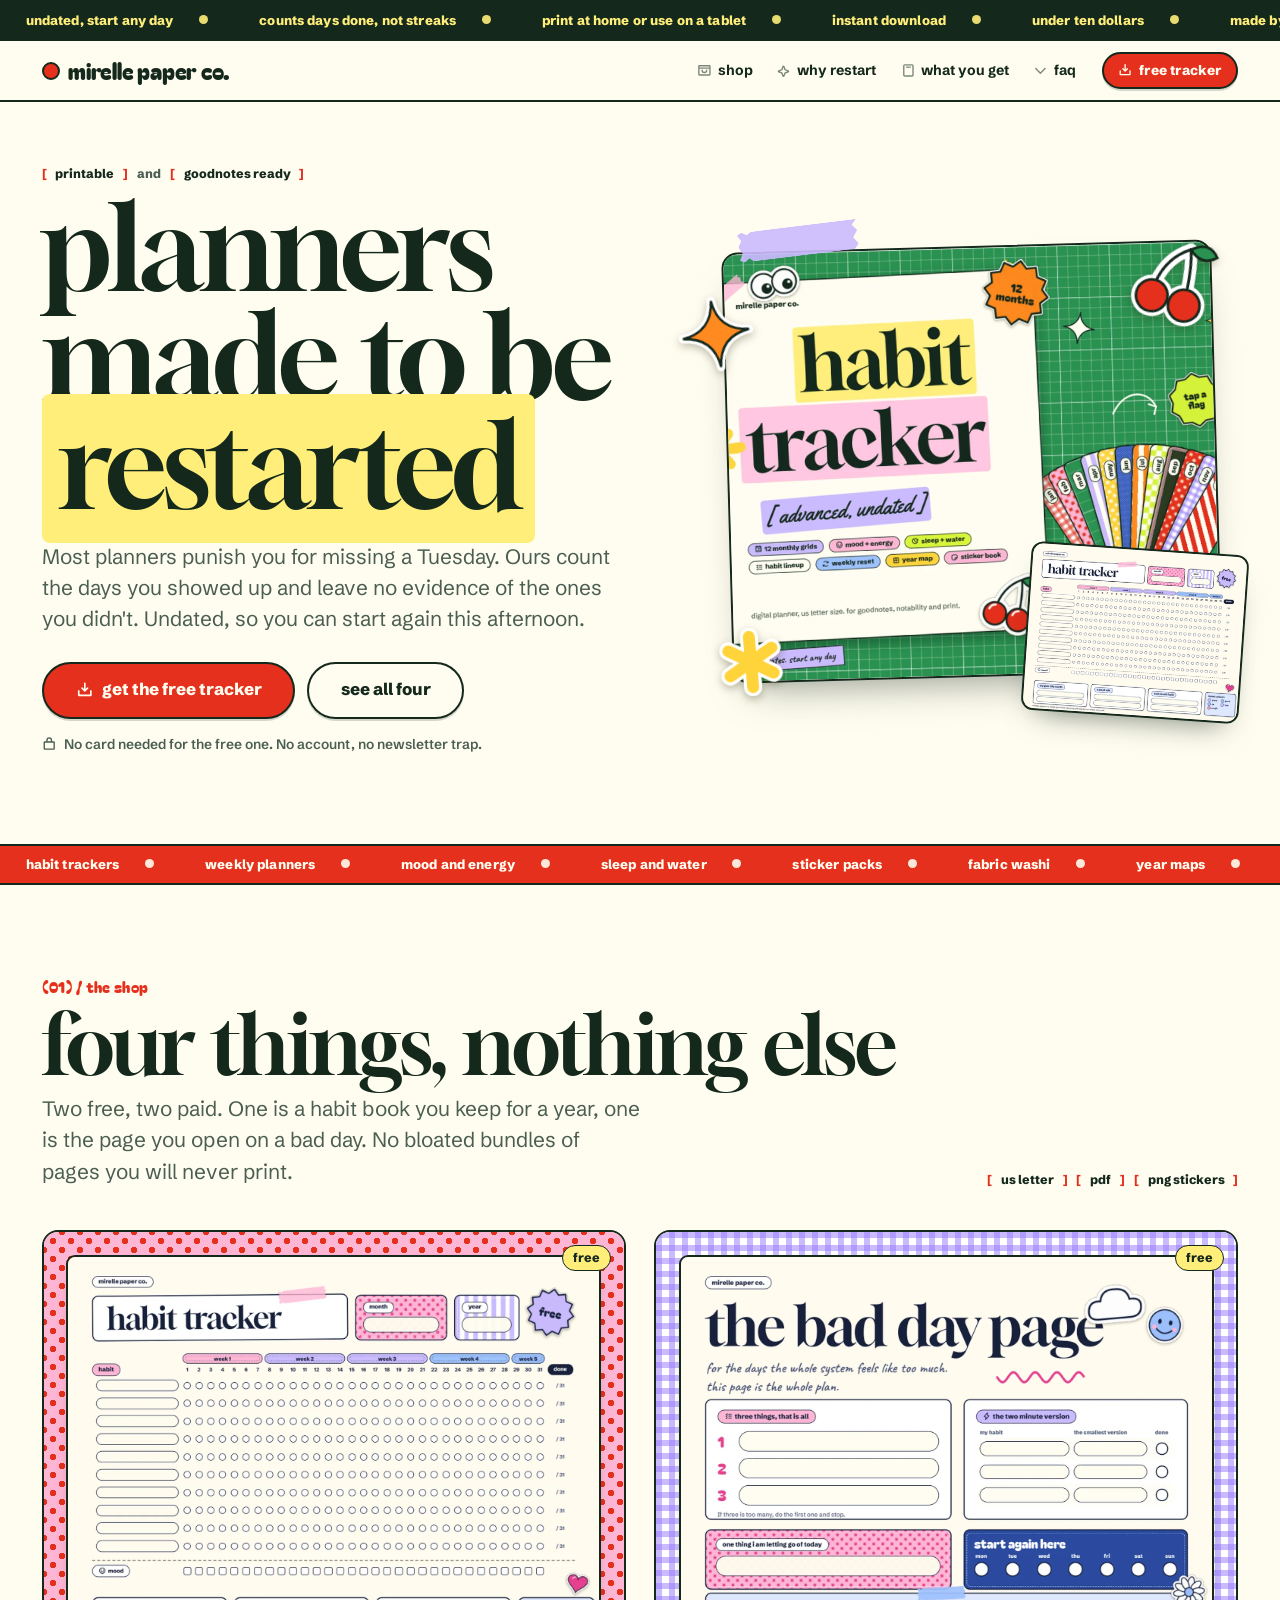
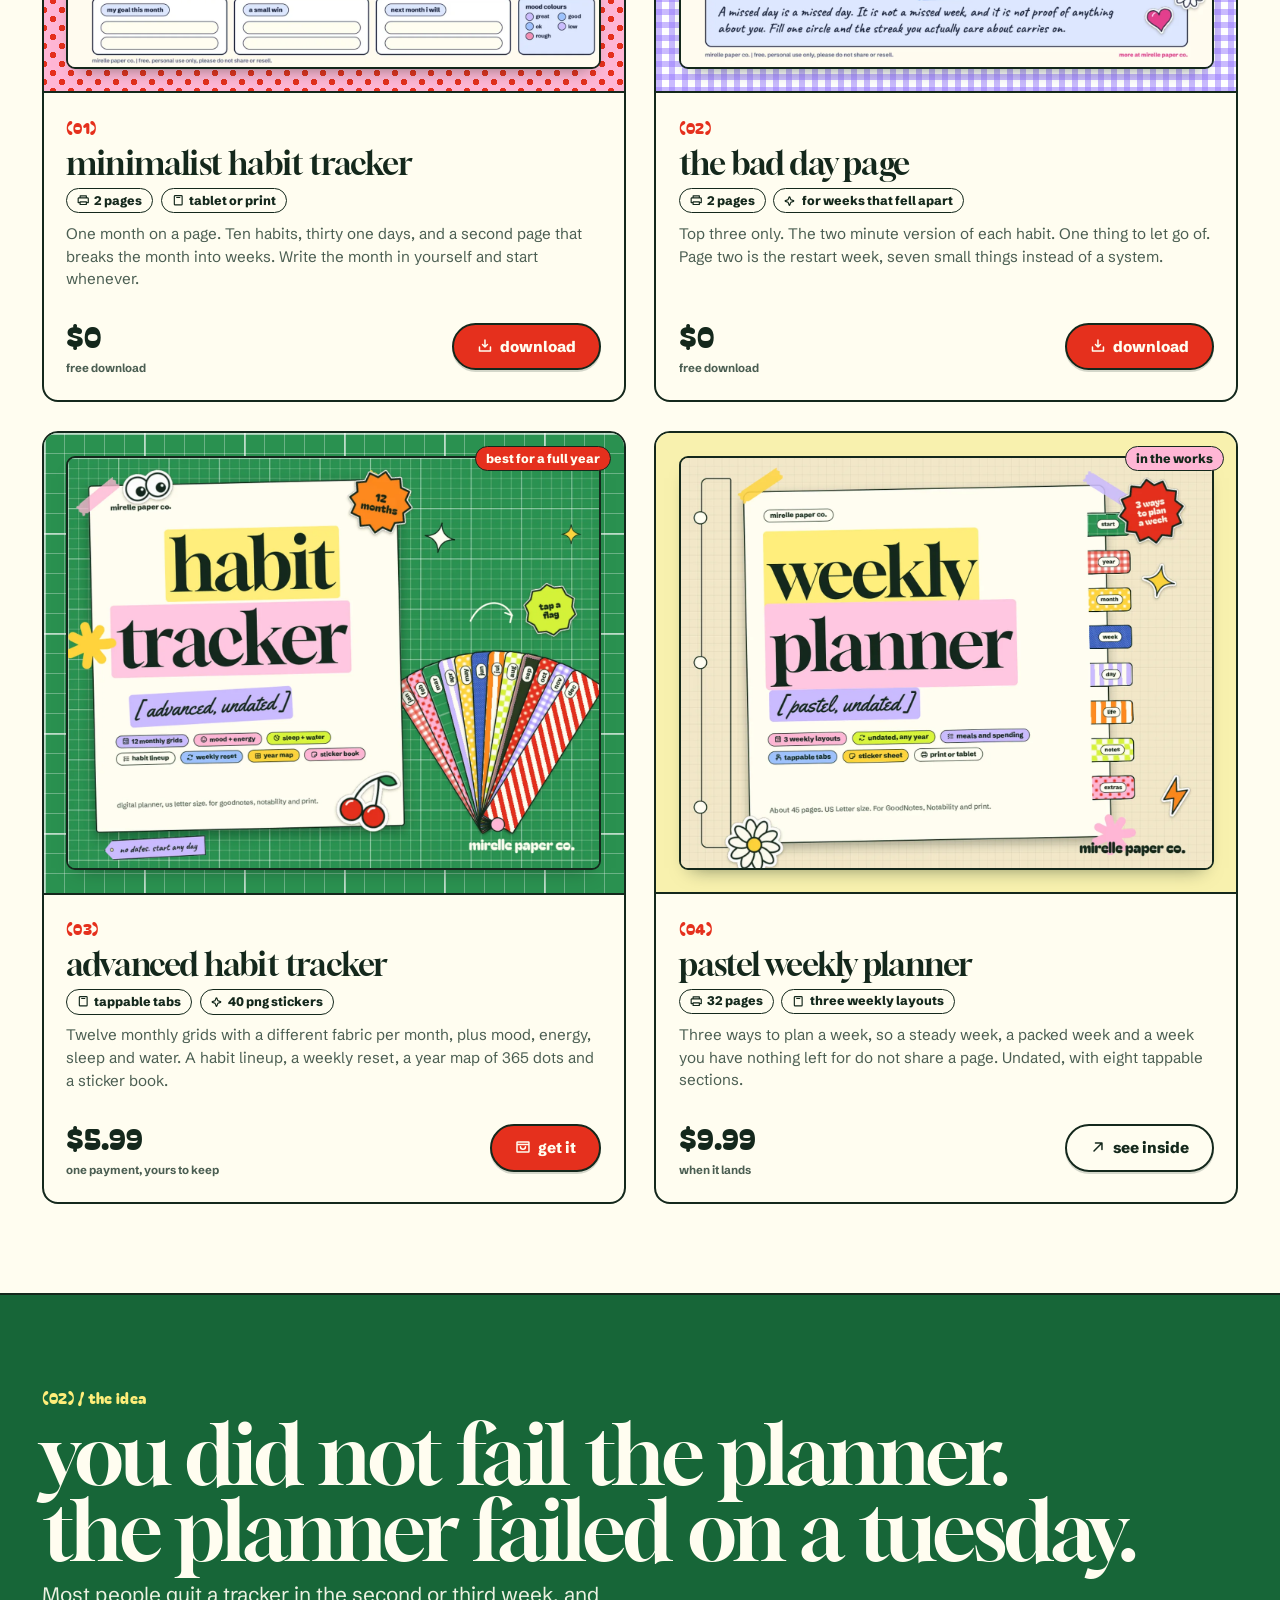
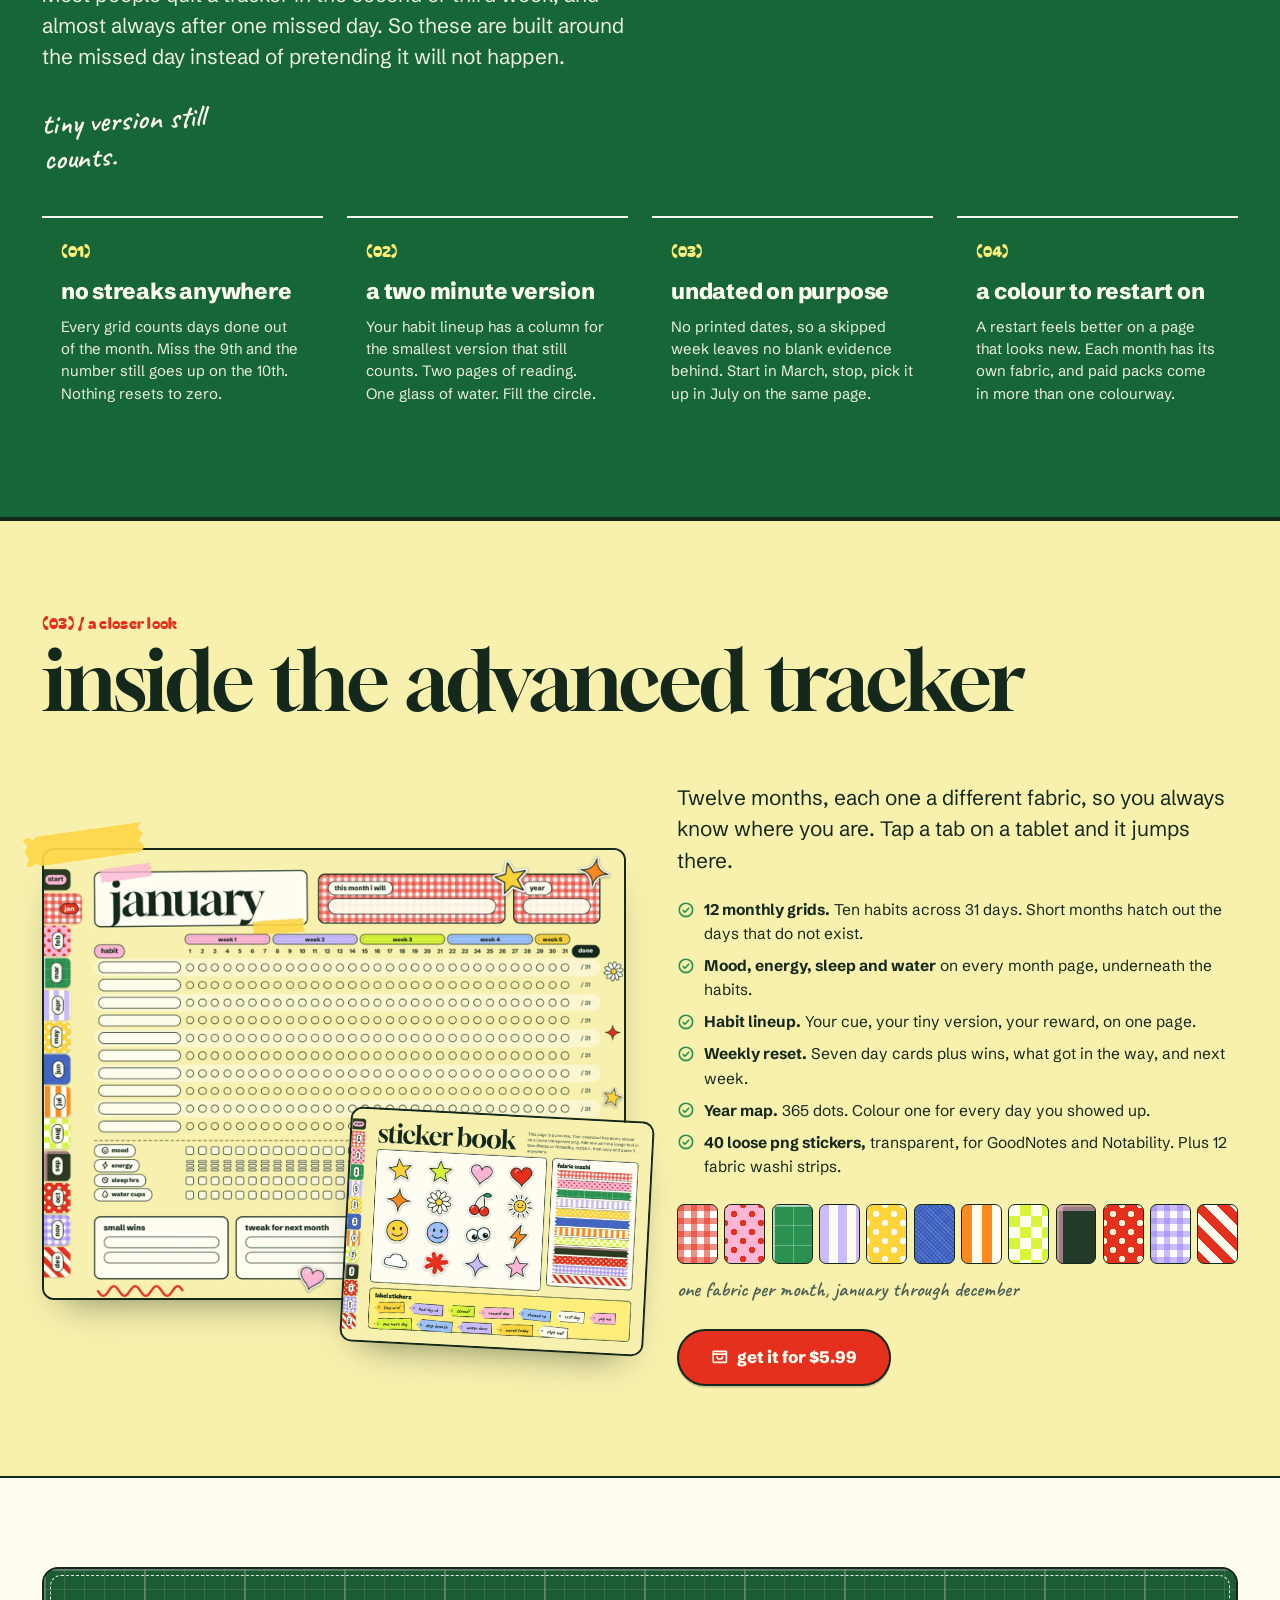
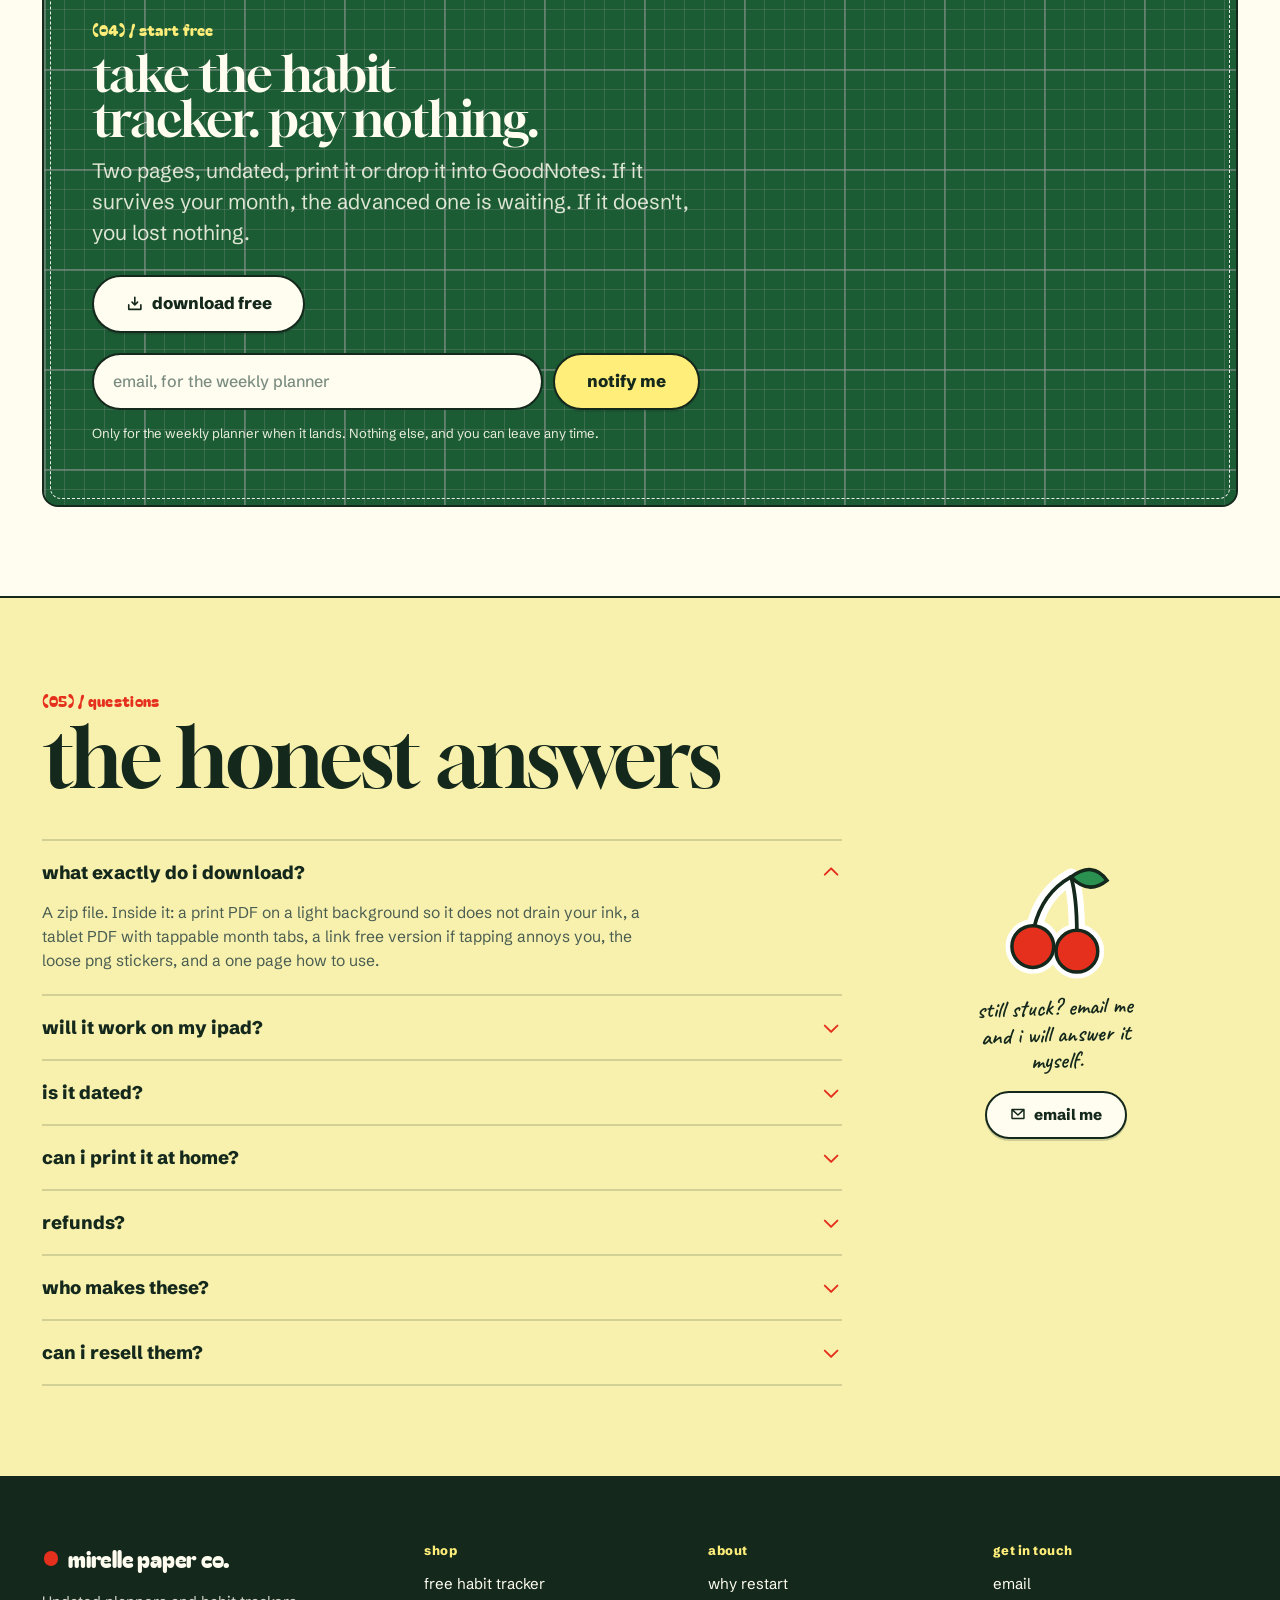
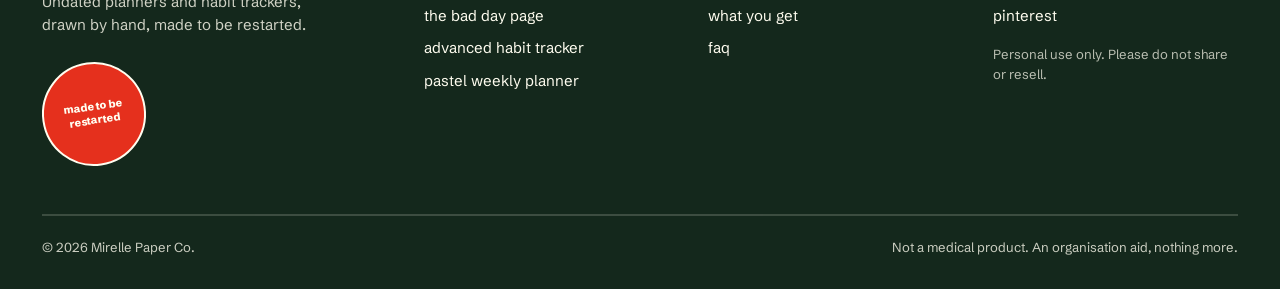
==== index.html @ 7b16d825 "Mirelle Paper Co. shop site Static HTML, CSS and vanilla JS. No framework, no build step, no CDN. Fo" ====
<!doctype html>
<html lang="en">
<head>
<meta charset="utf-8">
<meta name="viewport" content="width=device-width,initial-scale=1,viewport-fit=cover">
<title>Mirelle Paper Co. | Printable and tablet planners made to be restarted</title>
<meta name="description" content="Undated habit trackers and planners that count days done, not streaks. Print at home or use in GoodNotes and Notability. Free sample, paid packs under $10.">
<meta name="theme-color" content="#FFFDF0">
<link rel="preload" href="fonts/gloock-400.woff2" as="font" type="font/woff2" crossorigin>
<link rel="preload" href="fonts/schib-700.woff2" as="font" type="font/woff2" crossorigin>
<link rel="stylesheet" href="css/style.css">
<link rel="icon" href="img/favicon.svg" type="image/svg+xml">
<meta property="og:title" content="Mirelle Paper Co.">
<meta property="og:description" content="Undated planners and habit trackers made to be restarted.">
<meta property="og:type" content="website">
</head>
<body>
<a class="sr" href="#main">Skip to content</a>

<svg class="sr" aria-hidden="true"><defs>
<symbol id="i-house" viewBox="0 0 256 256"><path fill="currentColor" d="M222.14,105.85l-80-80a20,20,0,0,0-28.28,0l-80,80A19.86,19.86,0,0,0,28,120v96a12,12,0,0,0,12,12H216a12,12,0,0,0,12-12V120A19.86,19.86,0,0,0,222.14,105.85ZM204,204H52V121.65l76-76,76,76Z"/></symbol>
<symbol id="i-bag" viewBox="0 0 256 256"><path fill="currentColor" d="M216,36H40A20,20,0,0,0,20,56V200a20,20,0,0,0,20,20H216a20,20,0,0,0,20-20V56A20,20,0,0,0,216,36Zm-4,24V76H44V60ZM44,196V100H212v96Zm136-72a52,52,0,0,1-104,0,12,12,0,0,1,24,0,28,28,0,0,0,56,0,12,12,0,0,1,24,0Z"/></symbol>
<symbol id="i-spark" viewBox="0 0 256 256"><path fill="currentColor" d="M199,125.31l-49.88-18.39L130.69,57a19.92,19.92,0,0,0-37.38,0L74.92,106.92,25,125.31a19.92,19.92,0,0,0,0,37.38l49.88,18.39L93.31,231a19.92,19.92,0,0,0,37.38,0l18.39-49.88L199,162.69a19.92,19.92,0,0,0,0-37.38Zm-63.38,35.16a12,12,0,0,0-7.11,7.11L112,212.28l-16.47-44.7a12,12,0,0,0-7.11-7.11L43.72,144l44.7-16.47a12,12,0,0,0,7.11-7.11L112,75.72l16.47,44.7a12,12,0,0,0,7.11,7.11L180.28,144Z"/></symbol>
<symbol id="i-dl" viewBox="0 0 256 256"><path fill="currentColor" d="M228,144v64a12,12,0,0,1-12,12H40a12,12,0,0,1-12-12V144a12,12,0,0,1,24,0v52H204V144a12,12,0,0,1,24,0Zm-108.49,8.49a12,12,0,0,0,17,0l40-40a12,12,0,0,0-17-17L140,115V32a12,12,0,0,0-24,0v83L96.49,95.51a12,12,0,0,0-17,17Z"/></symbol>
<symbol id="i-lock" viewBox="0 0 256 256"><path fill="currentColor" d="M208,76H180V56A52,52,0,0,0,76,56V76H48A20,20,0,0,0,28,96V208a20,20,0,0,0,20,20H208a20,20,0,0,0,20-20V96A20,20,0,0,0,208,76ZM100,56a28,28,0,0,1,56,0V76H100ZM204,204H52V100H204Z"/></symbol>
<symbol id="i-tab" viewBox="0 0 256 256"><path fill="currentColor" d="M192,20H64A28,28,0,0,0,36,48V208a28,28,0,0,0,28,28H192a28,28,0,0,0,28-28V48A28,28,0,0,0,192,20Zm4,188a4,4,0,0,1-4,4H64a4,4,0,0,1-4-4V48a4,4,0,0,1,4-4H192a4,4,0,0,1,4,4ZM172,72a12,12,0,0,1-12,12H96a12,12,0,0,1,0-24h64A12,12,0,0,1,172,72Z"/></symbol>
<symbol id="i-print" viewBox="0 0 256 256"><path fill="currentColor" d="M214.67,68H204V40a12,12,0,0,0-12-12H64A12,12,0,0,0,52,40V68H41.33C25.16,68,12,80.56,12,96v80a12,12,0,0,0,12,12H52v28a12,12,0,0,0,12,12H192a12,12,0,0,0,12-12V188h28a12,12,0,0,0,12-12V96C244,80.56,230.84,68,214.67,68ZM76,52H180V68H76ZM180,204H76V172H180Zm40-40H204v-4a12,12,0,0,0-12-12H64a12,12,0,0,0-12,12v4H36V96c0-2.17,2.44-4,5.33-4H214.67c2.89,0,5.33,1.83,5.33,4Z"/></symbol>
<symbol id="i-check" viewBox="0 0 256 256"><path fill="currentColor" d="M176.49,95.51a12,12,0,0,1,0,17l-56,56a12,12,0,0,1-17,0l-24-24a12,12,0,1,1,17-17L112,143l47.51-47.52A12,12,0,0,1,176.49,95.51ZM236,128A108,108,0,1,1,128,20,108.12,108.12,0,0,1,236,128Zm-24,0a84,84,0,1,0-84,84A84.09,84.09,0,0,0,212,128Z"/></symbol>
<symbol id="i-caret" viewBox="0 0 256 256"><path fill="currentColor" d="M216.49,104.49l-80,80a12,12,0,0,1-17,0l-80-80a12,12,0,0,1,17-17L128,159l71.51-71.52a12,12,0,0,1,17,17Z"/></symbol>
<symbol id="i-arrow" viewBox="0 0 256 256"><path fill="currentColor" d="M204,64V168a12,12,0,0,1-24,0V93L72.49,200.49a12,12,0,0,1-17-17L163,76H88a12,12,0,0,1,0-24H192A12,12,0,0,1,204,64Z"/></symbol>
<symbol id="i-mail" viewBox="0 0 256 256"><path fill="currentColor" d="M224,44H32A12,12,0,0,0,20,56V192a20,20,0,0,0,20,20H216a20,20,0,0,0,20-20V56A12,12,0,0,0,224,44ZM193.15,68,128,127.72,62.85,68ZM44,188V83.28l75.89,69.57a12,12,0,0,0,16.22,0L212,83.28V188Z"/></symbol>
</defs></svg>

<div class="marq ink" aria-hidden="true">
  <div class="marq-t">
    <span>undated, start any day</span><span>counts days done, not streaks</span><span>print at home or use on a tablet</span><span>instant download</span><span>under ten dollars</span><span>made by one person, not a factory</span>
    <span>undated, start any day</span><span>counts days done, not streaks</span><span>print at home or use on a tablet</span><span>instant download</span><span>under ten dollars</span><span>made by one person, not a factory</span>
  </div>
</div>

<header class="hdr">
  <div class="wrap hdr-in">
    <a class="brand" href="/"><span class="dot"></span>mirelle paper co.</a>
    <nav class="nav" id="nav">
      <a href="#shop"><svg><use href="#i-bag"/></svg>shop</a>
      <a href="#restart"><svg><use href="#i-spark"/></svg>why restart</a>
      <a href="#inside"><svg><use href="#i-tab"/></svg>what you get</a>
      <a href="#faq"><svg><use href="#i-caret"/></svg>faq</a>
    </nav>
    <a class="btn pri hide-sm" href="#free"><svg><use href="#i-dl"/></svg>free tracker</a>
    <button class="burger" id="burger" aria-expanded="false" aria-controls="nav" aria-label="Menu"><i></i><i></i><i></i></button>
  </div>
</header>

<main id="main">

<!-- HERO -->
<section class="hero">
  <div class="wrap hero-grid">
    <div>
      <div class="lock rv">
        <span class="br">[</span><b>printable</b><span class="br">]</span>
        <span>and</span>
        <span class="br">[</span><b>goodnotes ready</b><span class="br">]</span>
      </div>
      <h1 class="disp h-xl rv d1">planners made to be <span class="mark">restarted</span></h1>
      <p class="lede rv d2">Most planners punish you for missing a Tuesday. Ours count the days you showed up and leave no evidence of the ones you didn't. Undated, so you can start again this afternoon.</p>
      <div class="hero-cta rv d2">
        <a class="btn pri big" href="#free"><svg><use href="#i-dl"/></svg>get the free tracker</a>
        <a class="btn gh big" href="#shop">see all four</a>
      </div>
      <p class="hero-note rv d3"><svg><use href="#i-lock"/></svg>No card needed for the free one. No account, no newsletter trap.</p>
    </div>

    <div class="hero-art rv d1">
      <div class="hero-card">
        <img src="img/paid-habit-cover.webp" width="1400" height="1082" alt="Cover of the Advanced Habit Tracker: a butter yellow folder taped to a green cutting mat, with a fan of twelve fabric month tabs" fetchpriority="high">
      </div>
      <div class="tape l" style="left:8%;top:2%;transform:rotate(-7deg)"></div>
      <div class="hero-card2">
        <img src="img/free-habit-1.webp" width="1400" height="1081" alt="A page from the free minimalist habit tracker" loading="lazy">
      </div>
      <svg class="float" style="--rot:-9deg;left:-3%;top:16%;width:76px" viewBox="0 0 100 100" aria-hidden="true">
        <path d="M50 6 Q54 46 94 50 Q54 54 50 94 Q46 54 6 50 Q46 46 50 6Z" fill="#fff" stroke="#fff" stroke-width="11" stroke-linejoin="round"/>
        <path d="M50 6 Q54 46 94 50 Q54 54 50 94 Q46 54 6 50 Q46 46 50 6Z" fill="#FF8A1F" stroke="#14281C" stroke-width="3"/>
      </svg>
      <svg class="float" style="--rot:12deg;right:4%;top:4%;width:88px" viewBox="0 0 100 100" aria-hidden="true">
        <g fill="none" stroke="#fff" stroke-width="14" stroke-linecap="round"><path d="M31 56 Q38 26 63 12"/><path d="M68 60 Q68 30 63 12"/></g>
        <circle cx="30" cy="72" r="18" fill="#fff" stroke="#fff" stroke-width="11"/><circle cx="68" cy="76" r="18" fill="#fff" stroke="#fff" stroke-width="11"/>
        <path d="M63 12 Q82 -2 94 15 Q78 28 63 12Z" fill="#2A9150" stroke="#14281C" stroke-width="3"/>
        <g fill="none" stroke="#14281C" stroke-width="3.2" stroke-linecap="round"><path d="M31 56 Q38 26 63 12"/><path d="M68 60 Q68 30 63 12"/></g>
        <circle cx="30" cy="72" r="18" fill="#E5301D" stroke="#14281C" stroke-width="3"/><circle cx="68" cy="76" r="18" fill="#E5301D" stroke="#14281C" stroke-width="3"/>
      </svg>
      <svg class="float" style="--rot:-5deg;left:4%;bottom:4%;width:70px" viewBox="0 0 100 100" aria-hidden="true">
        <g stroke="#fff" stroke-width="26" stroke-linecap="round"><path d="M50 14V86M19 32L81 68M81 32L19 68"/></g>
        <g stroke="#FFD43B" stroke-width="17" stroke-linecap="round"><path d="M50 14V86M19 32L81 68M81 32L19 68"/></g>
      </svg>
    </div>
  </div>
</section>

<div class="marq" aria-hidden="true">
  <div class="marq-t">
    <span>habit trackers</span><span>weekly planners</span><span>mood and energy</span><span>sleep and water</span><span>sticker packs</span><span>fabric washi</span><span>year maps</span>
    <span>habit trackers</span><span>weekly planners</span><span>mood and energy</span><span>sleep and water</span><span>sticker packs</span><span>fabric washi</span><span>year maps</span>
  </div>
</div>

<!-- SHOP -->
<section class="sec" id="shop">
  <div class="wrap">
    <div class="sec-head rv">
      <div>
        <span class="num">(01) / the shop</span>
        <h2 class="disp h-lg" style="margin:.35rem 0 0">four things, nothing else</h2>
        <p class="lede">Two free, two paid. One is a habit book you keep for a year, one is the page you open on a bad day. No bloated bundles of pages you will never print.</p>
      </div>
      <div class="lock"><span class="br">[</span><b>us letter</b><span class="br">]</span><span class="br">[</span><b>pdf</b><span class="br">]</span><span class="br">[</span><b>png stickers</b><span class="br">]</span></div>
    </div>

    <div class="prods">
      <!-- 01 free habit tracker -->
      <article class="card rv">
        <div class="card-top fab-dotspink">
          <span class="badge chip b">free</span>
          <img src="img/free-habit-1.webp" width="1400" height="1081" alt="The free minimalist habit tracker: a month grid with ten habit rows and thirty one days" loading="lazy">
        </div>
        <div class="card-body">
          <span class="num">(01)</span>
          <h3 class="disp">minimalist habit tracker</h3>
          <div class="card-meta"><span class="chip"><svg><use href="#i-print"/></svg>2 pages</span><span class="chip"><svg><use href="#i-tab"/></svg>tablet or print</span></div>
          <p>One month on a page. Ten habits, thirty one days, and a second page that breaks the month into weeks. Write the month in yourself and start whenever.</p>
          <div class="card-foot">
            <div class="price">$0<small>free download</small></div>
            <a class="btn pri" href="checkout.html?p=free-habit"><svg><use href="#i-dl"/></svg>download</a>
          </div>
        </div>
      </article>

      <!-- 02 bad day page -->
      <article class="card rv d1">
        <div class="card-top fab-ginghaml">
          <span class="badge chip b">free</span>
          <img src="img/free-badday-1.webp" width="1400" height="1081" alt="The Bad Day Page: three things only, a two minute version of each habit, and a start again row" loading="lazy">
        </div>
        <div class="card-body">
          <span class="num">(02)</span>
          <h3 class="disp">the bad day page</h3>
          <div class="card-meta"><span class="chip"><svg><use href="#i-print"/></svg>2 pages</span><span class="chip"><svg><use href="#i-spark"/></svg>for weeks that fell apart</span></div>
          <p>Top three only. The two minute version of each habit. One thing to let go of. Page two is the restart week, seven small things instead of a system.</p>
          <div class="card-foot">
            <div class="price">$0<small>free download</small></div>
            <a class="btn pri" href="checkout.html?p=bad-day"><svg><use href="#i-dl"/></svg>download</a>
          </div>
        </div>
      </article>

      <!-- 03 advanced -->
      <article class="card rv">
        <div class="card-top fab-mat">
          <span class="badge chip t">best for a full year</span>
          <img src="img/paid-habit-cover.webp" width="1400" height="1082" alt="Advanced Habit Tracker cover with twelve fabric month tabs" loading="lazy">
        </div>
        <div class="card-body">
          <span class="num">(03)</span>
          <h3 class="disp">advanced habit tracker</h3>
          <div class="card-meta"><span class="chip"><svg><use href="#i-tab"/></svg>tappable tabs</span><span class="chip"><svg><use href="#i-spark"/></svg>40 png stickers</span></div>
          <p>Twelve monthly grids with a different fabric per month, plus mood, energy, sleep and water. A habit lineup, a weekly reset, a year map of 365 dots and a sticker book.</p>
          <div class="card-foot">
            <div class="price">$5.99<small>one payment, yours to keep</small></div>
            <a class="btn pri" href="checkout.html?p=adv-habit"><svg><use href="#i-bag"/></svg>get it</a>
          </div>
        </div>
      </article>

      <!-- 04 weekly -->
      <article class="card soon rv d1">
        <div class="card-top fab-awning">
          <span class="badge chip k">in the works</span>
          <img src="img/paid-weekly-cover.webp" width="1400" height="1082" alt="Pastel Weekly Planner cover: a ring binder with eight fabric section tabs" loading="lazy">
        </div>
        <div class="card-body">
          <span class="num">(04)</span>
          <h3 class="disp">pastel weekly planner</h3>
          <div class="card-meta"><span class="chip"><svg><use href="#i-print"/></svg>32 pages</span><span class="chip"><svg><use href="#i-tab"/></svg>three weekly layouts</span></div>
          <p>Three ways to plan a week, so a steady week, a packed week and a week you have nothing left for do not share a page. Undated, with eight tappable sections.</p>
          <div class="card-foot">
            <div class="price">$9.99<small>when it lands</small></div>
            <a class="btn gh" href="checkout.html?p=weekly"><svg><use href="#i-arrow"/></svg>see inside</a>
          </div>
        </div>
      </article>
    </div>
  </div>
</section>

<!-- WHY RESTART -->
<section class="sec mat" id="restart">
  <div class="wrap">
    <div class="sec-head rv">
      <div>
        <span class="num">(02) / the idea</span>
        <h2 class="disp h-lg" style="margin:.35rem 0 0">you did not fail the planner.<br>the planner failed on a tuesday.</h2>
        <p class="lede">Most people quit a tracker in the second or third week, and almost always after one missed day. So these are built around the missed day instead of pretending it will not happen.</p>
      </div>
      <p class="hand" style="font-size:clamp(1.3rem,2.6vw,1.9rem);max-width:12ch;transform:rotate(-3deg)">tiny version still counts.</p>
    </div>
    <div class="pills">
      <div class="pill-i rv"><span class="n">(01)</span><h3>no streaks anywhere</h3><p>Every grid counts days done out of the month. Miss the 9th and the number still goes up on the 10th. Nothing resets to zero.</p></div>
      <div class="pill-i rv d1"><span class="n">(02)</span><h3>a two minute version</h3><p>Your habit lineup has a column for the smallest version that still counts. Two pages of reading. One glass of water. Fill the circle.</p></div>
      <div class="pill-i rv d2"><span class="n">(03)</span><h3>undated on purpose</h3><p>No printed dates, so a skipped week leaves no blank evidence behind. Start in March, stop, pick it up in July on the same page.</p></div>
      <div class="pill-i rv d3"><span class="n">(04)</span><h3>a colour to restart on</h3><p>A restart feels better on a page that looks new. Each month has its own fabric, and paid packs come in more than one colourway.</p></div>
    </div>
  </div>
</section>

<!-- FEATURED -->
<section class="sec paper" id="inside">
  <div class="wrap">
    <div class="sec-head rv"><div><span class="num">(03) / a closer look</span><h2 class="disp h-lg" style="margin:.35rem 0 0">inside the advanced tracker</h2></div></div>
    <div class="feat">
      <div class="feat-art rv">
        <img src="img/paid-habit-jan.webp" width="1400" height="1082" alt="January page: ten habit rows across thirty one days, with mood, energy, sleep and water rows underneath and fabric month tabs down the left edge" loading="lazy">
        <img class="s2" src="img/paid-habit-stickers.webp" width="1000" height="772" alt="The sticker book page with sixteen stickers, fabric washi strips and label tags" loading="lazy">
        <div class="tape y" style="left:-3%;top:-4%;transform:rotate(-8deg)"></div>
      </div>
      <div class="rv d1">
        <p class="lede" style="color:var(--ink)">Twelve months, each one a different fabric, so you always know where you are. Tap a tab on a tablet and it jumps there.</p>
        <ul class="spec">
          <li><svg><use href="#i-check"/></svg><span><b>12 monthly grids.</b> Ten habits across 31 days. Short months hatch out the days that do not exist.</span></li>
          <li><svg><use href="#i-check"/></svg><span><b>Mood, energy, sleep and water</b> on every month page, underneath the habits.</span></li>
          <li><svg><use href="#i-check"/></svg><span><b>Habit lineup.</b> Your cue, your tiny version, your reward, on one page.</span></li>
          <li><svg><use href="#i-check"/></svg><span><b>Weekly reset.</b> Seven day cards plus wins, what got in the way, and next week.</span></li>
          <li><svg><use href="#i-check"/></svg><span><b>Year map.</b> 365 dots. Colour one for every day you showed up.</span></li>
          <li><svg><use href="#i-check"/></svg><span><b>40 loose png stickers,</b> transparent, for GoodNotes and Notability. Plus 12 fabric washi strips.</span></li>
        </ul>
        <div class="swatches" aria-hidden="true">
          <div class="sw fab-gingham"></div><div class="sw fab-dotspink"></div><div class="sw fab-mat"></div><div class="sw fab-stripe"></div>
          <div class="sw fab-dotsbutter"></div><div class="sw fab-denim"></div><div class="sw fab-awning"></div><div class="sw fab-checker"></div>
          <div class="sw fab-plaid"></div><div class="sw fab-dotstom"></div><div class="sw fab-ginghaml"></div><div class="sw fab-candy"></div>
        </div>
        <p class="hand" style="font-size:1.3rem;margin-top:.9rem;color:var(--mute)">one fabric per month, january through december</p>
        <div class="hero-cta"><a class="btn pri big" href="checkout.html?p=adv-habit"><svg><use href="#i-bag"/></svg>get it for $5.99</a></div>
      </div>
    </div>
  </div>
</section>

<!-- FREE BAND -->
<section class="sec" id="free">
  <div class="wrap">
    <div class="band fab-mat rv">
      <div class="stitch" style="position:absolute;inset:0;border-radius:var(--r-card)" aria-hidden="true"></div>
      <div class="inner" style="color:var(--slip)">
        <span class="num" style="color:var(--butter)">(04) / start free</span>
        <h2 class="disp h-md" style="margin:.4rem 0 0">take the habit tracker. pay nothing.</h2>
        <p class="lede" style="color:rgba(255,253,240,.85);margin-top:.8rem">Two pages, undated, print it or drop it into GoodNotes. If it survives your month, the advanced one is waiting. If it doesn't, you lost nothing.</p>
        <div class="hero-cta">
          <a class="btn big" href="checkout.html?p=free-habit" style="color:var(--ink);background:var(--slip)"><svg><use href="#i-dl"/></svg>download free</a>
        </div>
        <form class="sub" id="notify" novalidate>
          <input type="email" name="email" placeholder="email, for the weekly planner" aria-label="Your email" required>
          <button class="btn big" type="submit" style="background:var(--butter);color:var(--ink)">notify me</button>
        </form>
        <p class="fine" id="notify-msg">Only for the weekly planner when it lands. Nothing else, and you can leave any time.</p>
      </div>
    </div>
  </div>
</section>

<!-- FAQ -->
<section class="sec paper" id="faq">
  <div class="wrap">
    <div class="sec-head rv"><div><span class="num">(05) / questions</span><h2 class="disp h-lg" style="margin:.35rem 0 0">the honest answers</h2></div></div>
    <div class="faq-wrap"><div class="faq rv">
      <details open><summary>what exactly do i download? <svg><use href="#i-caret"/></svg></summary>
        <div class="ans"><p>A zip file. Inside it: a print PDF on a light background so it does not drain your ink, a tablet PDF with tappable month tabs, a link free version if tapping annoys you, the loose png stickers, and a one page how to use.</p></div></details>
      <details><summary>will it work on my ipad? <svg><use href="#i-caret"/></svg></summary>
        <div class="ans"><p>It is a normal PDF, so it opens in GoodNotes, Notability, Noteshelf and most note apps on iPad or Android. The tabs are PDF links, which these apps support. I test the links before a file goes out, but tablet apps update often, so if a tab misbehaves on your app, email me and I will fix the file.</p></div></details>
      <details><summary>is it dated? <svg><use href="#i-caret"/></svg></summary>
        <div class="ans"><p>No. Month names are printed, but there are no years or weekday columns locked to a calendar, so the same file works in 2027 and the year after. February is drawn with 28 days and the 29th is the first hatched square in a leap year.</p></div></details>
      <details><summary>can i print it at home? <svg><use href="#i-caret"/></svg></summary>
        <div class="ans"><p>Yes. Pages are US Letter landscape and the print version uses a light background with colour only in the small parts. A4 works too if you print at fit to page.</p></div></details>
      <details><summary>refunds? <svg><use href="#i-caret"/></svg></summary>
        <div class="ans"><p>Digital files cannot really be returned, but if something is broken or not what the page described, email me within 14 days and I will refund it. I would rather do that than argue over five dollars.</p></div></details>
      <details><summary>who makes these? <svg><use href="#i-caret"/></svg></summary>
        <div class="ans"><p>One person, by hand, page by page. This is a new shop, so there are no reviews here yet. I would rather show you the actual pages than invent praise for them.</p></div></details>
      <details><summary>can i resell them? <svg><use href="#i-caret"/></svg></summary>
        <div class="ans"><p>No. Everything here is for your own personal use. Print as many copies as you like for yourself, but please do not share the files or sell them on.</p></div></details>
      </div>
      <div class="faq-aside rv d1" aria-hidden="true">
        <svg style="width:116px" viewBox="0 0 100 100"><g fill="none" stroke="#fff" stroke-width="14" stroke-linecap="round"><path d="M31 56 Q38 26 63 12"/><path d="M68 60 Q68 30 63 12"/></g><circle cx="30" cy="72" r="18" fill="#fff" stroke="#fff" stroke-width="11"/><circle cx="68" cy="76" r="18" fill="#fff" stroke="#fff" stroke-width="11"/><path d="M63 12 Q82 -2 94 15 Q78 28 63 12Z" fill="#2A9150" stroke="#14281C" stroke-width="3"/><g fill="none" stroke="#14281C" stroke-width="3.2" stroke-linecap="round"><path d="M31 56 Q38 26 63 12"/><path d="M68 60 Q68 30 63 12"/></g><circle cx="30" cy="72" r="18" fill="#E5301D" stroke="#14281C" stroke-width="3"/><circle cx="68" cy="76" r="18" fill="#E5301D" stroke="#14281C" stroke-width="3"/></svg>
        <p class="hand" style="font-size:1.45rem;max-width:16ch;transform:rotate(-2deg);margin:0">still stuck? email me and i will answer it myself.</p>
        <a class="btn" href="mailto:hello@mirellepaper.co"><svg><use href="#i-mail"/></svg>email me</a>
      </div>
    </div>
  </div>
</section>

</main>

<footer class="ft">
  <div class="wrap">
    <div class="ft-grid">
      <div>
        <div class="brand" style="margin-bottom:.9rem"><span class="dot"></span>mirelle paper co.</div>
        <p style="max-width:30ch;opacity:.8;font-size:.94rem;margin:0">Undated planners and habit trackers, drawn by hand, made to be restarted.</p>
        <div class="stamp" style="margin-top:1.6rem">made to be<br>restarted</div>
      </div>
      <div><h4>shop</h4><ul>
        <li><a href="checkout.html?p=free-habit">free habit tracker</a></li>
        <li><a href="checkout.html?p=bad-day">the bad day page</a></li>
        <li><a href="checkout.html?p=adv-habit">advanced habit tracker</a></li>
        <li><a href="checkout.html?p=weekly">pastel weekly planner</a></li></ul></div>
      <div><h4>about</h4><ul>
        <li><a href="#restart">why restart</a></li>
        <li><a href="#inside">what you get</a></li>
        <li><a href="#faq">faq</a></li></ul></div>
      <div><h4>get in touch</h4><ul>
        <li><a href="mailto:hello@mirellepaper.co">email</a></li>
        <li><a href="https://pinterest.com/MirellePaperCo" rel="noopener">pinterest</a></li></ul>
        <p style="opacity:.7;font-size:.82rem;margin-top:1rem">Personal use only. Please do not share or resell.</p></div>
    </div>
    <div class="ft-bot">
      <span>&copy; <span id="yr">2026</span> Mirelle Paper Co.</span>
      <span>Not a medical product. An organisation aid, nothing more.</span>
    </div>
  </div>
</footer>

<script src="js/app.js" defer></script>
</body>
</html>
---- css/style.css ----
/* Mirelle Paper Co. — Tomato & Mat
   Hand built. No framework, no CDN, no tracking. */

/* ---------- fonts ---------- */
@font-face{font-family:Gloock;src:url(../fonts/gloock-400.woff2) format('woff2');font-weight:400;font-display:swap}
@font-face{font-family:Bagel;src:url(../fonts/bagel-400.woff2) format('woff2');font-weight:400;font-display:swap}
@font-face{font-family:Caveat;src:url(../fonts/caveat-600.woff2) format('woff2');font-weight:600;font-display:swap}
@font-face{font-family:Schib;src:url(../fonts/schib-400.woff2) format('woff2');font-weight:400;font-display:swap}
@font-face{font-family:Schib;src:url(../fonts/schib-500.woff2) format('woff2');font-weight:500;font-display:swap}
@font-face{font-family:Schib;src:url(../fonts/schib-600.woff2) format('woff2');font-weight:600;font-display:swap}
@font-face{font-family:Schib;src:url(../fonts/schib-700.woff2) format('woff2');font-weight:700;font-display:swap}
@font-face{font-family:Schib;src:url(../fonts/schib-800.woff2) format('woff2');font-weight:800;font-display:swap}

/* ---------- tokens ---------- */
:root{
  --ink:#14281C; --mute:#4B5E52; --slip:#FFFDF0; --paper:#F8F1AE; --butter:#FFEE7A;
  --tomato:#E5301D; --tomato-d:#A8231A; --mat:#2A9150; --matd:#176638; --olive:#223A28;
  --orange:#FF8A1F; --lime:#D8F53A; --pink:#FFB6D5; --lilac:#CBBBFF; --sky:#9EC1FF; --denim:#3D63C4; --sun:#FFD43B;
  --line:rgba(20,40,28,.16);
  --r-pill:999px; --r-card:16px; --r-tag:8px;
  --gut:clamp(1.15rem,4vw,2.6rem);
  --max:1320px;
  --ease:cubic-bezier(.16,1,.3,1);
}

*,*::before,*::after{box-sizing:border-box}
html{-webkit-text-size-adjust:100%;scroll-behavior:smooth}
body{
  margin:0;background:var(--slip);color:var(--ink);
  font:400 clamp(1rem,.96rem + .2vw,1.085rem)/1.55 Schib,system-ui,sans-serif;
  -webkit-font-smoothing:antialiased;overflow-x:hidden;
}
img{max-width:100%;height:auto;display:block}
a{color:inherit;text-decoration:none}
button{font:inherit;color:inherit;border:0;background:none;cursor:pointer}
::selection{background:var(--tomato);color:var(--slip)}
:focus-visible{outline:3px solid var(--tomato);outline-offset:3px;border-radius:4px}
.sr{position:absolute;width:1px;height:1px;overflow:hidden;clip:rect(0 0 0 0);white-space:nowrap}

/* custom scrollbar, part of the design not a browser default */
@supports (scrollbar-color: red blue){html{scrollbar-color:var(--mat) var(--paper);scrollbar-width:auto}}

.wrap{width:min(100% - var(--gut)*2,var(--max));margin-inline:auto}

/* ---------- type ---------- */
.disp{font-family:Gloock,Georgia,serif;font-weight:400;text-transform:lowercase;letter-spacing:-.025em;line-height:.92;text-wrap:balance}
.h-xl{font-size:clamp(2.85rem,10.2vw,7.4rem)}
.h-lg{font-size:clamp(2.4rem,7vw,5.1rem)}
.h-md{font-size:clamp(1.9rem,4.2vw,3.1rem)}
.hand{font-family:Caveat,cursive;font-weight:600;line-height:1.15}
.bagel{font-family:Bagel,sans-serif;font-weight:400;text-transform:lowercase;letter-spacing:-.01em}
.lbl{font-family:Schib;font-weight:800;text-transform:lowercase;letter-spacing:-.005em;font-size:.8rem}
.lede{font-size:clamp(1.05rem,.95rem + .55vw,1.3rem);line-height:1.5;max-width:46ch;color:var(--mute)}
.mark{background:var(--butter);border-radius:var(--r-tag);padding:0 .14em .06em;box-decoration-break:clone;-webkit-box-decoration-break:clone}
.mark.p{background:var(--pink)} .mark.l{background:var(--lilac)} .mark.g{background:var(--lime)}

/* ---------- chips, pills, buttons ---------- */
.chip{display:inline-flex;align-items:center;gap:.4em;background:var(--slip);border:1.6px solid var(--ink);
  border-radius:var(--r-pill);padding:.3em .8em .38em;font:800 .78rem Schib;text-transform:lowercase;white-space:nowrap}
.chip svg{width:1em;height:1em;flex:none}
.chip.t{background:var(--tomato);color:var(--slip)} .chip.b{background:var(--butter)}
.chip.k{background:var(--pink)} .chip.v{background:var(--lilac)} .chip.m{background:var(--mat);color:var(--slip)}

.btn{display:inline-flex;align-items:center;gap:.5em;border:2px solid var(--ink);border-radius:var(--r-pill);
  padding:.78em 1.5em .85em;font:800 .95rem Schib;text-transform:lowercase;
  background:var(--slip);transition:transform .18s var(--ease),background .18s,color .18s,box-shadow .18s var(--ease);
  box-shadow:0 2px 0 rgba(20,40,28,.18)}
.btn svg{width:1.05em;height:1.05em;flex:none}
.btn:hover{transform:translateY(-2px);box-shadow:0 6px 14px -4px rgba(20,40,28,.38)}
.btn:active{transform:translateY(0);box-shadow:0 1px 0 rgba(20,40,28,.2)}
.btn.pri{background:var(--tomato);color:var(--slip);border-color:var(--ink)}
.btn.pri:hover{background:var(--tomato-d)}
.btn.gh{background:transparent}
.btn.big{padding:.95em 1.9em 1.02em;font-size:1.05rem}

/* ---------- fabric patterns ---------- */
.fab{background-color:var(--slip)}
.fab-gingham{background-color:#fff;background-image:linear-gradient(90deg,rgba(229,48,29,.55) 50%,transparent 50%),linear-gradient(rgba(229,48,29,.55) 50%,transparent 50%);background-size:13px 13px}
.fab-ginghaml{background-color:#fff;background-image:linear-gradient(90deg,rgba(150,120,255,.5) 50%,transparent 50%),linear-gradient(rgba(150,120,255,.5) 50%,transparent 50%);background-size:13px 13px}
.fab-mat{background-color:#2A9150;background-image:
  linear-gradient(rgba(255,255,255,.3) 1px,transparent 1px),linear-gradient(90deg,rgba(255,255,255,.3) 1px,transparent 1px),
  linear-gradient(rgba(255,255,255,.55) 1.6px,transparent 1.6px),linear-gradient(90deg,rgba(255,255,255,.55) 1.6px,transparent 1.6px);
  background-size:20px 20px,20px 20px,100px 100px,100px 100px}
.fab-dotspink{background-color:#FFB6D5;background-image:radial-gradient(circle,#E5301D 24%,transparent 26%),radial-gradient(circle,#E5301D 24%,transparent 26%);background-size:18px 18px;background-position:0 0,9px 9px}
.fab-dotsbutter{background-color:#FFD43B;background-image:radial-gradient(circle,#FFFDF0 24%,transparent 26%),radial-gradient(circle,#FFFDF0 24%,transparent 26%);background-size:18px 18px;background-position:0 0,9px 9px}
.fab-stripe{background:repeating-linear-gradient(90deg,#CBBBFF 0 9px,#FFFDF0 9px 18px)}
.fab-awning{background:repeating-linear-gradient(90deg,#FF8A1F 0 10px,#FFFDF0 10px 20px)}
.fab-candy{background:repeating-linear-gradient(45deg,#E5301D 0 9px,#FFFDF0 9px 18px)}
.fab-denim{background-color:#3D63C4;background-image:repeating-linear-gradient(45deg,rgba(255,255,255,.16) 0 1px,transparent 1px 3px),repeating-linear-gradient(-45deg,rgba(10,20,80,.16) 0 1px,transparent 1px 3px)}
.fab-checker{background:conic-gradient(#D8F53A 25%,#FFFDF0 0 50%,#D8F53A 0 75%,#FFFDF0 0) 0 0/22px 22px}
.fab-plaid{background-color:#223A28;background-image:
  linear-gradient(90deg,rgba(255,182,213,.55) 0 6px,transparent 6px 40px),linear-gradient(rgba(255,182,213,.55) 0 6px,transparent 6px 40px),
  linear-gradient(90deg,rgba(255,214,70,.4) 0 2px,transparent 2px 20px),linear-gradient(rgba(255,214,70,.4) 0 2px,transparent 2px 20px)}
.fab-dotstom{background-color:#E5301D;background-image:radial-gradient(circle,#FFF6D6 24%,transparent 26%),radial-gradient(circle,#FFF6D6 24%,transparent 26%);background-size:18px 18px;background-position:0 0,9px 9px}

/* stitched edge, from the planner */
.stitch{position:relative}
.stitch::after{content:"";position:absolute;inset:6px;border:1.6px dashed rgba(255,255,255,.9);border-radius:calc(var(--r-card) - 5px);pointer-events:none}
.stitch.dk::after{border-color:rgba(20,40,28,.5)}

/* tape */
.tape{position:absolute;width:120px;height:30px;background:rgba(255,182,213,.8);z-index:3;
  clip-path:polygon(0 8%,4% 0,8% 10%,12% 0,100% 0,96% 18%,100% 38%,96% 60%,100% 82%,96% 100%,12% 100%,8% 88%,4% 100%,0 92%,3% 70%,0 48%,3% 28%)}
.tape.y{background:rgba(255,214,70,.92)} .tape.g{background:rgba(158,226,170,.9)} .tape.l{background:rgba(203,187,255,.9)}

/* ---------- announcement + marquee ---------- */
.marq{overflow:hidden;border-block:2px solid var(--ink);background:var(--tomato);color:var(--slip)}
.marq-t{display:flex;width:max-content;animation:slide 34s linear infinite;will-change:transform}
.marq.alt{background:var(--mat)}
.marq.ink{background:var(--ink);color:var(--butter)}
.marq-t>span{display:flex;align-items:center;gap:1.6rem;padding:.62rem 1.6rem .7rem;
  font:800 .82rem Schib;text-transform:lowercase;letter-spacing:.01em;white-space:nowrap}
.marq-t>span::after{content:"";width:9px;height:9px;border-radius:50%;background:currentColor;flex:none;opacity:.9}
.marq:hover .marq-t{animation-play-state:paused}
@keyframes slide{to{transform:translate3d(-50%,0,0)}}

/* ---------- header ---------- */
.hdr{position:sticky;top:0;z-index:40;background:var(--slip);border-bottom:2px solid var(--ink)}
.hdr-in{display:flex;align-items:center;gap:1rem;padding-block:.7rem}
.brand{font-family:Bagel;font-size:clamp(1.05rem,2.4vw,1.35rem);text-transform:lowercase;letter-spacing:-.01em;margin-right:auto;display:flex;align-items:center;gap:.5rem}
.brand .dot{width:.85em;height:.85em;border-radius:50%;background:var(--tomato);border:2px solid var(--ink);flex:none;transition:transform .3s var(--ease)}
.brand:hover .dot{transform:rotate(90deg) scale(1.15)}
.nav{display:flex;align-items:center;gap:.25rem}
.nav a{display:inline-flex;align-items:center;gap:.4em;padding:.45em .72em .52em;border-radius:var(--r-pill);
  font:700 .88rem Schib;text-transform:lowercase;transition:background .18s,color .18s}
.nav a svg{width:1.05em;height:1.05em;opacity:.55;transition:opacity .18s}
.nav a:hover{background:var(--butter)} .nav a:hover svg{opacity:1}
.nav a[aria-current=page]{background:var(--ink);color:var(--slip)}
.nav a[aria-current=page] svg{opacity:1}
.hdr .btn{padding:.55em 1.05em .62em;font-size:.85rem}
.burger{display:none;width:44px;height:38px;border:2px solid var(--ink);border-radius:var(--r-pill);align-items:center;justify-content:center;gap:3px;flex-direction:column}
.burger i{display:block;width:17px;height:2.4px;background:var(--ink);border-radius:2px;transition:transform .25s var(--ease),opacity .2s}
.burger[aria-expanded=true] i:nth-child(1){transform:translateY(5.4px) rotate(45deg)}
.burger[aria-expanded=true] i:nth-child(2){opacity:0}
.burger[aria-expanded=true] i:nth-child(3){transform:translateY(-5.4px) rotate(-45deg)}

/* ---------- hero ---------- */
.hero{position:relative;padding-block:clamp(2.2rem,5vw,4rem) clamp(2.6rem,6vw,5rem);overflow:hidden}
.hero-grid{display:grid;grid-template-columns:1.05fr .95fr;gap:clamp(1.5rem,4vw,3.5rem);align-items:center}
.hero h1{margin:.1em 0 0}
.hero .lede{margin-top:1.3rem}
.hero-cta{display:flex;flex-wrap:wrap;gap:.7rem;margin-top:1.7rem}
.hero-note{display:flex;align-items:center;gap:.5rem;margin-top:1.1rem;font:600 .86rem Schib;color:var(--mute)}
.hero-note svg{width:1.05em;height:1.05em;flex:none}
.hero-art{position:relative;aspect-ratio:1/.92}
.hero-card{position:absolute;inset:6% 4% 8% 6%;border:2.5px solid var(--ink);border-radius:var(--r-card);overflow:hidden;
  box-shadow:0 22px 42px -22px rgba(20,40,28,.55);transform:rotate(-1.6deg);background:var(--slip)}
.hero-card img{width:100%;height:100%;object-fit:cover}
.hero-card2{position:absolute;width:40%;right:-1%;bottom:0;border:2.5px solid var(--ink);border-radius:12px;overflow:hidden;
  box-shadow:0 16px 30px -16px rgba(20,40,28,.6);transform:rotate(4deg);background:var(--slip);z-index:4}
.float{position:absolute;z-index:5;filter:drop-shadow(0 3px 4px rgba(40,35,0,.3));pointer-events:none}
.float svg{display:block}

/* bracket lockup, switchblade style */
.lock{display:flex;flex-wrap:wrap;align-items:center;gap:.55rem;font:800 .78rem Schib;text-transform:lowercase;color:var(--mute)}
.lock b{font-weight:800;color:var(--ink)}
.lock .br{color:var(--tomato)}

/* ---------- section furniture ---------- */
.sec{padding-block:clamp(3rem,7vw,6.5rem);position:relative}
.sec.paper{background:var(--paper);border-block:2px solid var(--ink)}
.sec.mat{background:var(--matd);color:var(--slip);border-block:2px solid var(--ink)}
.sec.mat .lede,.sec.ink .lede{color:rgba(255,253,240,.92)}
.sec.ink{background:var(--ink);color:var(--slip)}
.sec-head{display:flex;flex-wrap:wrap;align-items:flex-end;justify-content:space-between;gap:1.2rem;margin-bottom:clamp(1.6rem,3.4vw,2.8rem)}
.sec-head p{margin:.7rem 0 0}
.num{font-family:Bagel;color:var(--tomato);font-size:.95rem;letter-spacing:.02em}
.sec.mat .num{color:var(--butter)}

/* ---------- product index ---------- */
.prods{display:grid;grid-template-columns:repeat(2,1fr);gap:clamp(1rem,2.4vw,1.8rem)}
.card{position:relative;display:flex;flex-direction:column;background:var(--slip);border:2.5px solid var(--ink);
  border-radius:var(--r-card);overflow:hidden;transition:transform .3s var(--ease),box-shadow .3s var(--ease)}
.card:hover{transform:translateY(-5px);box-shadow:0 20px 34px -20px rgba(20,40,28,.55)}
.card-top{position:relative;padding:clamp(.9rem,2vw,1.4rem);border-bottom:2.5px solid var(--ink);overflow:hidden}
.card-top img{border:2px solid var(--ink);border-radius:9px;box-shadow:0 10px 18px -12px rgba(20,40,28,.6);
  transition:transform .4s var(--ease)}
.card:hover .card-top img{transform:scale(1.025) rotate(-.6deg)}
.card-body{padding:clamp(1rem,2vw,1.4rem);display:flex;flex-direction:column;gap:.6rem;flex:1}
.card-body h3{margin:0;font-size:clamp(1.45rem,2.6vw,2rem)}
.card-meta{display:flex;flex-wrap:wrap;align-items:center;gap:.45rem}
.card p{margin:0;color:var(--mute);font-size:.95rem;line-height:1.5}
.card-foot{display:flex;align-items:center;justify-content:space-between;gap:.8rem;margin-top:auto;padding-top:.9rem}
.price{font-family:Bagel;font-size:clamp(1.3rem,2.6vw,1.75rem)}
.price small{font-family:Schib;font-weight:700;font-size:.72rem;text-transform:lowercase;color:var(--mute);display:block;margin-top:.1rem}
.badge{position:absolute;top:.8rem;right:.8rem;z-index:4}
.card.soon{opacity:1}
.card.soon .card-top{background:var(--paper)}
.ph{display:grid;place-items:center;aspect-ratio:1.3/1;border:2px dashed rgba(20,40,28,.4);border-radius:9px;background:
  repeating-linear-gradient(45deg,rgba(20,40,28,.07) 0 6px,transparent 6px 14px)}
.ph span{font-family:Caveat;font-size:1.5rem}

/* ---------- numbered pillars ---------- */
.pills{display:grid;grid-template-columns:repeat(4,1fr);gap:clamp(.9rem,2vw,1.5rem);counter-reset:p}
.pill-i{position:relative;padding:1.3rem 1.2rem 1.4rem;border-top:2.5px solid currentColor}
.pill-i .n{font-family:Bagel;font-size:.95rem;color:var(--tomato);display:block;margin-bottom:.7rem}
.sec.mat .pill-i .n{color:var(--butter)}
.pill-i h3{margin:0 0 .45rem;font-size:clamp(1.15rem,2vw,1.4rem);font-family:Schib;font-weight:800;text-transform:lowercase;letter-spacing:-.01em}
.pill-i p{margin:0;font-size:.93rem;line-height:1.5;opacity:.92}

/* ---------- feature block ---------- */
.feat{display:grid;grid-template-columns:1.02fr .98fr;gap:clamp(1.4rem,4vw,3.4rem);align-items:center}
.feat-art{position:relative}
.feat-art img{border:2.5px solid var(--ink);border-radius:12px;box-shadow:0 20px 38px -22px rgba(20,40,28,.6)}
.feat-art .s2{position:absolute;width:52%;right:-4%;bottom:-11%;z-index:3;transform:rotate(3deg)}
.spec{display:grid;gap:.5rem;margin:1.4rem 0 0;padding:0;list-style:none}
.spec li{display:flex;gap:.6rem;align-items:flex-start;font-size:.97rem}
.spec svg{width:1.15em;height:1.15em;flex:none;margin-top:.17em;color:var(--mat)}
.sec.mat .spec svg,.sec.ink .spec svg{color:var(--lime)}

/* fabric swatch strip */
.swatches{display:grid;grid-template-columns:repeat(12,1fr);gap:.4rem;margin-top:1.6rem}
.sw{aspect-ratio:1/1.45;border:1.8px solid var(--ink);border-radius:7px;transition:transform .25s var(--ease)}
.sw:hover{transform:translateY(-6px) rotate(-3deg)}

/* ---------- faq ---------- */
.faq{max-width:50rem}
.faq-wrap{display:grid;grid-template-columns:minmax(0,50rem) 1fr;gap:2rem;align-items:start}
.faq-aside{position:relative;padding-top:1.5rem;display:grid;justify-items:center;gap:1rem;text-align:center}
@media (max-width:1000px){.faq-wrap{grid-template-columns:1fr}.faq-aside{display:none}}
.faq details{border-top:2px solid var(--line);padding:.2rem 0}
.faq details:last-of-type{border-bottom:2px solid var(--line)}
.faq summary{display:flex;align-items:center;justify-content:space-between;gap:1rem;cursor:pointer;list-style:none;
  padding:1.05rem 0;font:800 clamp(1rem,1.8vw,1.15rem) Schib;text-transform:lowercase}
.faq summary::-webkit-details-marker{display:none}
.faq summary svg{width:1.1em;height:1.1em;flex:none;transition:transform .3s var(--ease);color:var(--tomato)}
.faq details[open] summary svg{transform:rotate(180deg)}
.faq .ans{padding-bottom:1.1rem;color:var(--mute);max-width:60ch;font-size:.98rem}
.faq .ans p{margin:0 0 .6rem}
.faq .ans p:last-child{margin:0}

/* ---------- band / newsletter ---------- */
.band::before{content:'';position:absolute;inset:0;background:rgba(14,40,24,.5);pointer-events:none}
.band{border:2.5px solid var(--ink);border-radius:var(--r-card);padding:clamp(1.5rem,4vw,3rem);position:relative;overflow:hidden}
.band .inner{position:relative;z-index:2;max-width:38rem}
form.sub{display:flex;flex-wrap:wrap;gap:.6rem;margin-top:1.3rem}
form.sub input{flex:1 1 15rem;min-width:0;border:2px solid var(--ink);border-radius:var(--r-pill);
  padding:.78em 1.2em .85em;font:500 1rem Schib;background:var(--slip);color:var(--ink)}
form.sub input::placeholder{color:#7B8C80}
form.sub input:focus{outline:3px solid var(--tomato);outline-offset:2px}
.fine{font-size:.82rem;margin-top:.8rem;opacity:.9}

/* ---------- footer ---------- */
.ft{background:var(--ink);color:var(--slip);padding-block:clamp(2.6rem,5vw,4rem) 2rem}
.ft a:hover{color:var(--butter)}
.ft-grid{display:grid;grid-template-columns:1.4fr repeat(3,1fr);gap:clamp(1.4rem,3vw,2.5rem)}
.ft h4{font:800 .8rem Schib;text-transform:lowercase;letter-spacing:.04em;margin:0 0 .9rem;color:var(--butter)}
.ft ul{list-style:none;margin:0;padding:0;display:grid;gap:.55rem;font-size:.94rem}
.ft-bot{display:flex;flex-wrap:wrap;gap:1rem;justify-content:space-between;align-items:center;
  margin-top:clamp(2rem,4vw,3rem);padding-top:1.3rem;border-top:2px solid rgba(255,253,240,.22);font-size:.82rem;opacity:.78}
.stamp{display:grid;place-items:center;width:104px;height:104px;border-radius:50%;background:var(--tomato);
  border:2.5px solid var(--slip);text-align:center;font:800 .68rem/1.25 Schib;text-transform:lowercase;transform:rotate(-8deg)}

/* ---------- checkout page ---------- */
.co{display:grid;grid-template-columns:1.1fr .9fr;gap:clamp(1.6rem,4vw,3.5rem);align-items:start}
.co-rail{position:sticky;top:5.6rem;border:2.5px solid var(--ink);border-radius:var(--r-card);background:var(--slip);overflow:hidden}
.co-rail .top{padding:1.2rem 1.3rem;border-bottom:2.5px solid var(--ink)}
.co-rail .mid{padding:1.2rem 1.3rem}
.co-line{display:flex;justify-content:space-between;gap:1rem;padding:.42rem 0;font-size:.95rem}
.co-line.tot{border-top:2px dashed var(--line);margin-top:.5rem;padding-top:.8rem;font-family:Bagel;font-size:1.35rem}
.gallery{display:grid;grid-template-columns:repeat(2,1fr);gap:.8rem;margin-top:1.4rem}
.gallery img{border:2px solid var(--ink);border-radius:10px}
.trust{display:grid;gap:.55rem;margin-top:1rem;font-size:.86rem;color:var(--mute)}
.trust div{display:flex;gap:.5rem;align-items:flex-start}
.trust svg{width:1.05em;height:1.05em;flex:none;margin-top:.18em;color:var(--mat)}
.steps{counter-reset:s;display:grid;gap:.9rem;margin:1.3rem 0 0;padding:0;list-style:none}
.steps li{display:flex;gap:.8rem;align-items:flex-start}
.steps li::before{counter-increment:s;content:counter(s);font-family:Bagel;font-size:.95rem;
  width:1.85rem;height:1.85rem;border-radius:50%;background:var(--tomato);color:var(--slip);
  display:grid;place-items:center;flex:none;border:2px solid var(--ink)}

/* ---------- reveal ---------- */
.rv{opacity:0;transform:translate3d(0,22px,0)}
.rv.in{opacity:1;transform:none;transition:opacity .75s var(--ease),transform .75s var(--ease)}
.rv.d1.in{transition-delay:.07s} .rv.d2.in{transition-delay:.14s} .rv.d3.in{transition-delay:.21s}

/* drifting stickers */
@keyframes bob{50%{transform:translate3d(0,-9px,0) rotate(var(--rot,0deg))}}
.float{animation:bob 5.5s ease-in-out infinite;transform:rotate(var(--rot,0deg))}
.float:nth-of-type(2){animation-duration:6.6s;animation-delay:-1.4s}
.float:nth-of-type(3){animation-duration:7.4s;animation-delay:-2.6s}
.float:nth-of-type(4){animation-duration:6.1s;animation-delay:-3.4s}

/* ---------- responsive ---------- */
@media (max-width:1000px){
  .hero-grid{grid-template-columns:1fr;gap:2.2rem}
  .hero-art{max-width:30rem;width:100%;margin-inline:auto;aspect-ratio:1/.9}
  .feat{grid-template-columns:1fr;gap:2.4rem}
  .feat-art{max-width:32rem}
  .pills{grid-template-columns:repeat(2,1fr)}
  .co{grid-template-columns:1fr}
  .co-rail{position:static}
  .ft-grid{grid-template-columns:1fr 1fr}
  .swatches{grid-template-columns:repeat(6,1fr)}
}
@media (max-width:760px){
  .nav{position:fixed;inset:auto 0 0;top:var(--hdr-h,64px);background:var(--slip);border-bottom:2px solid var(--ink);
    flex-direction:column;align-items:stretch;gap:0;padding:.6rem var(--gut) 1.1rem;
    transform:translate3d(0,-110%,0);transition:transform .34s var(--ease);z-index:-1}
  .nav.open{transform:none}
  .nav a{padding:.85em .8em;font-size:1.05rem;border-radius:12px}
  .burger{display:flex}
  .hdr .btn.hide-sm{display:none}
  .prods{grid-template-columns:1fr}
  .card-foot{flex-wrap:wrap}
  .feat-art .s2{width:46%;right:-2%;bottom:-8%}
}
@media (max-width:480px){
  .pills{grid-template-columns:1fr}
  .ft-grid{grid-template-columns:1fr}
  .gallery{grid-template-columns:1fr}
}

@media (prefers-reduced-motion:reduce){
  html{scroll-behavior:auto}
  *,*::before,*::after{animation-duration:.001ms!important;animation-iteration-count:1!important;transition-duration:.001ms!important}
  .rv{opacity:1;transform:none}
}
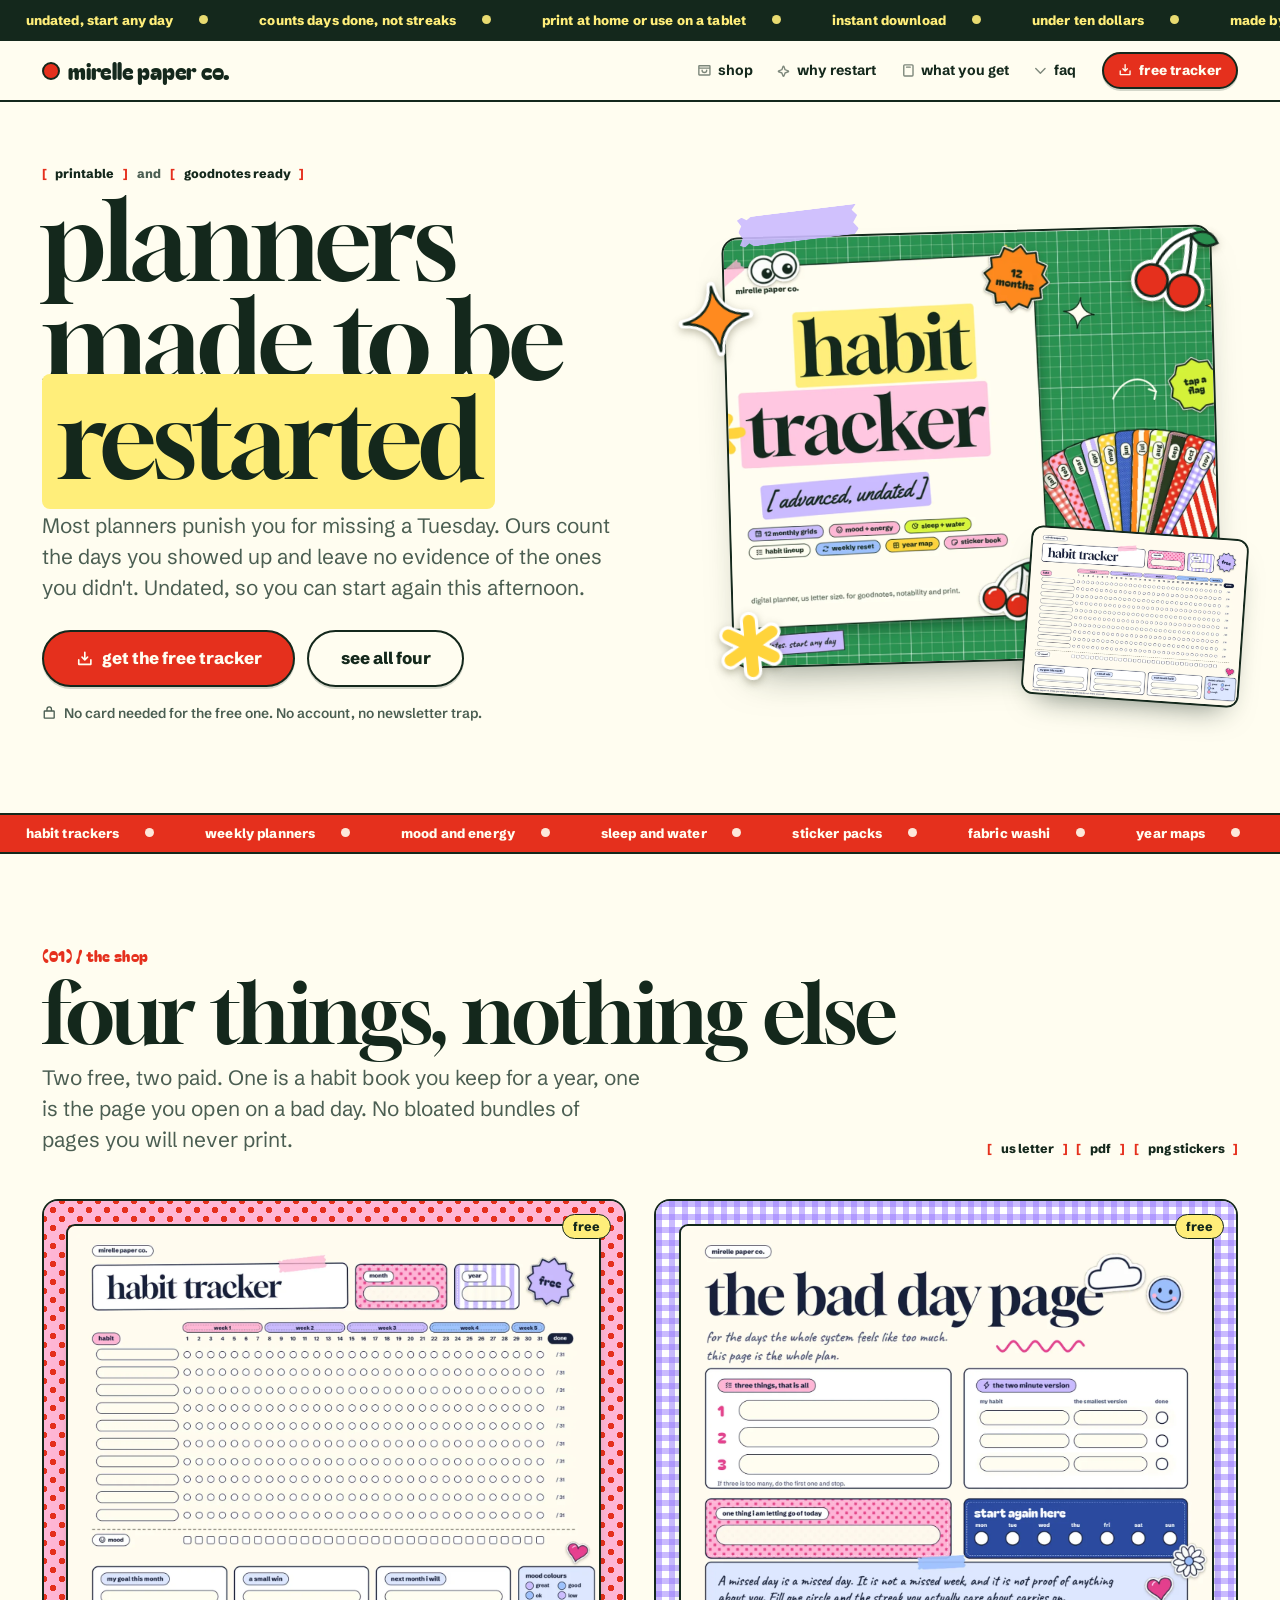
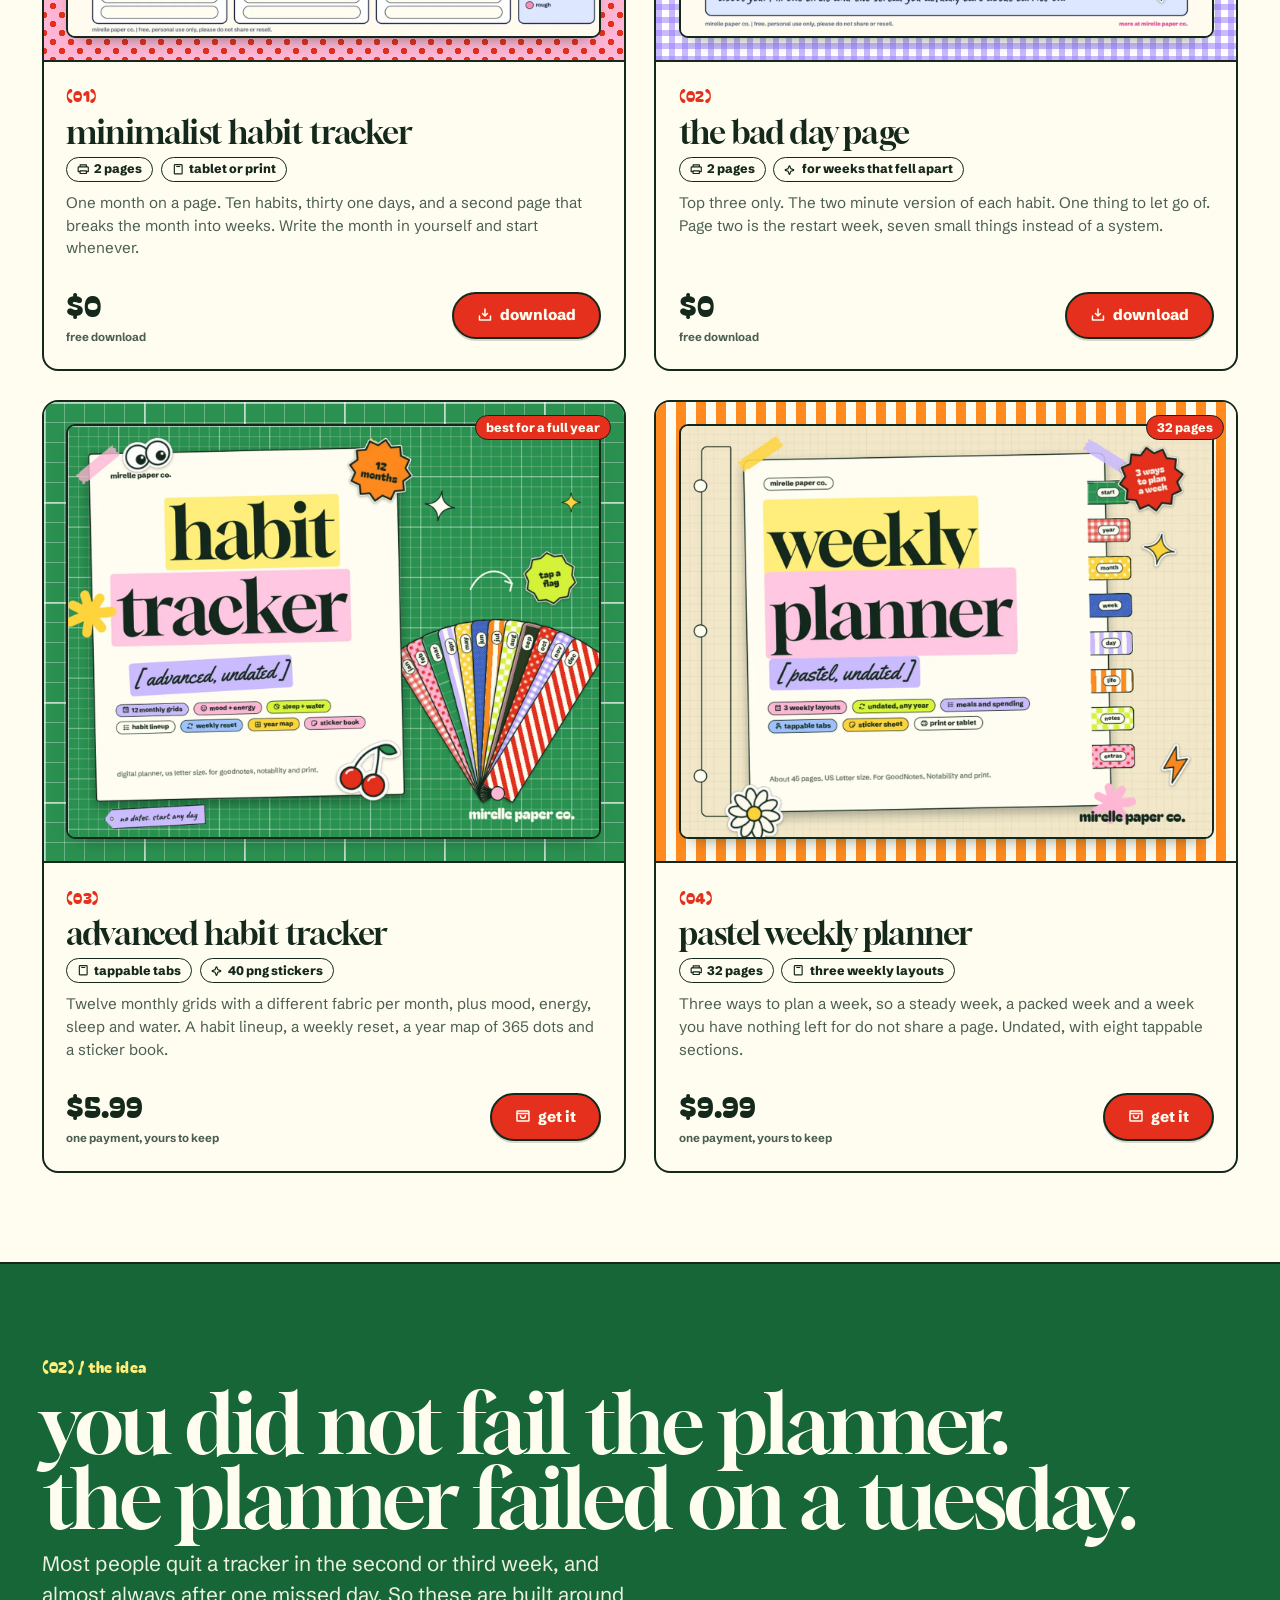
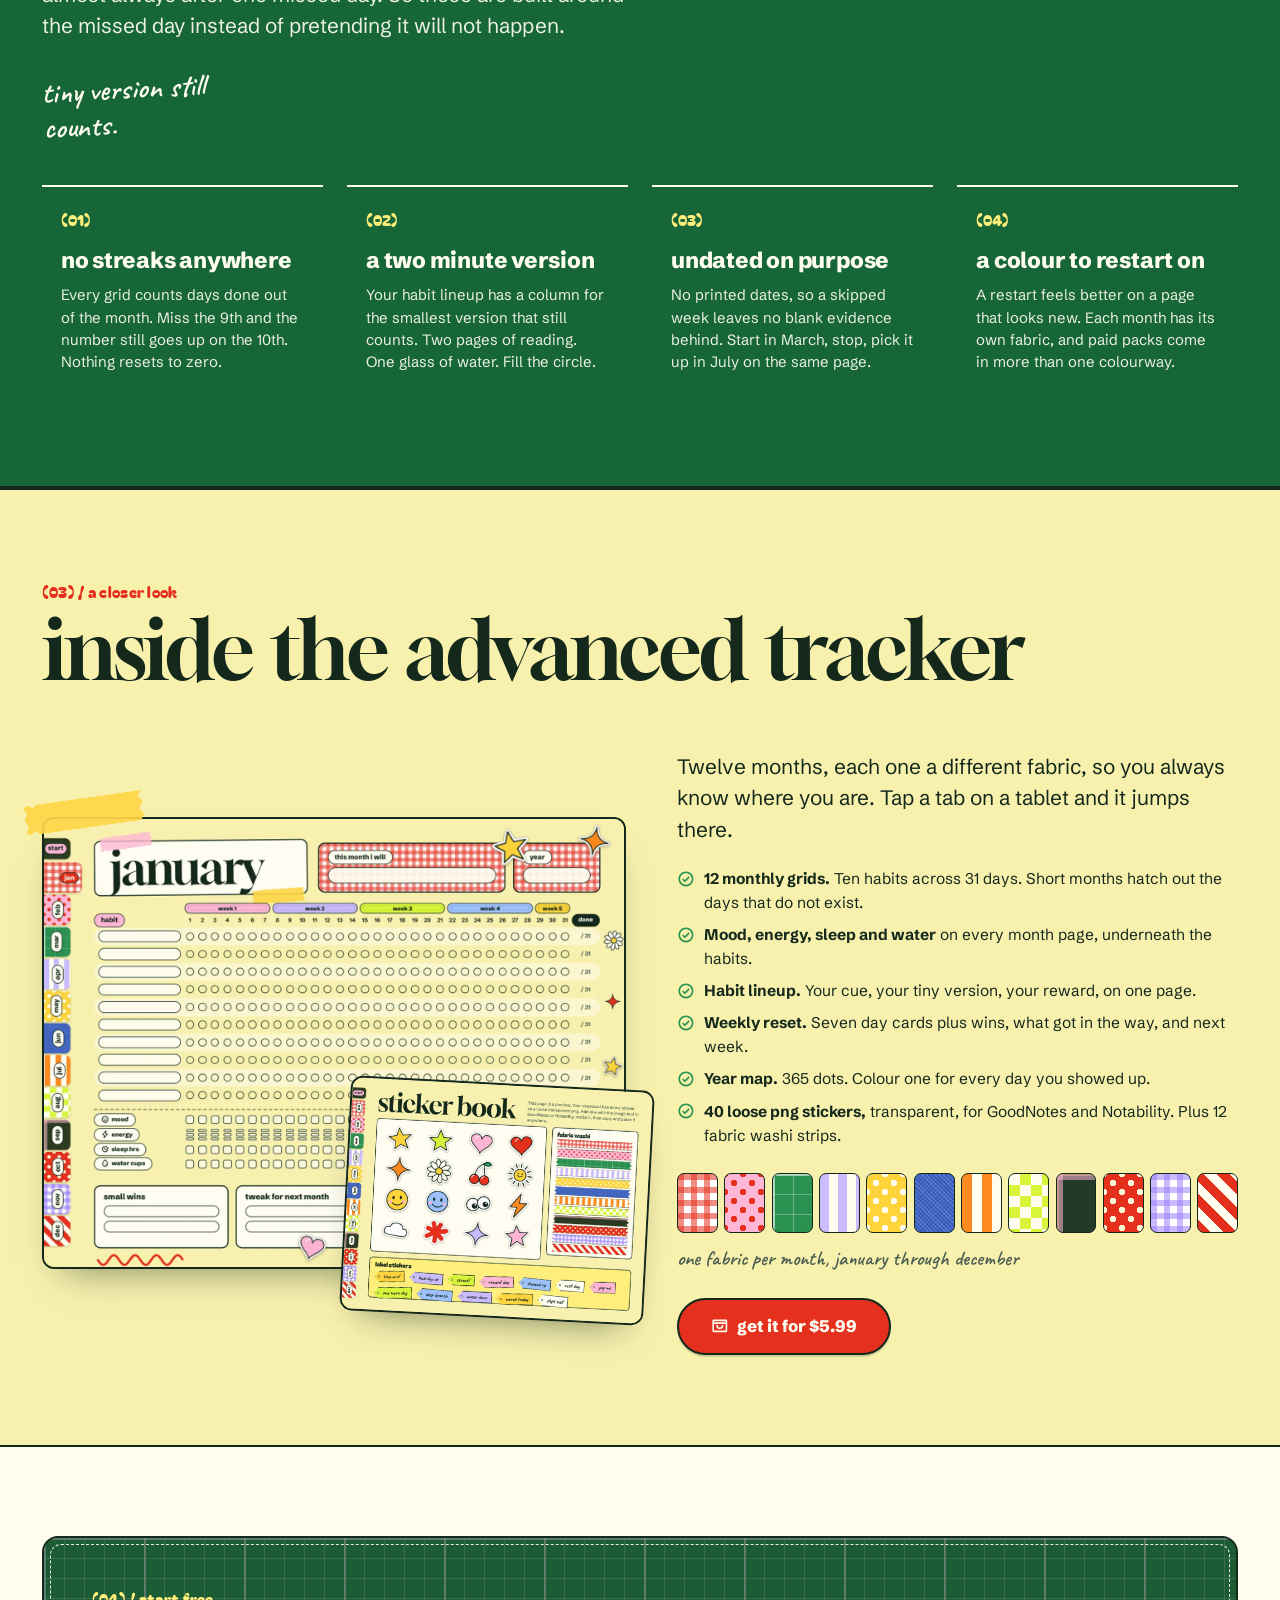
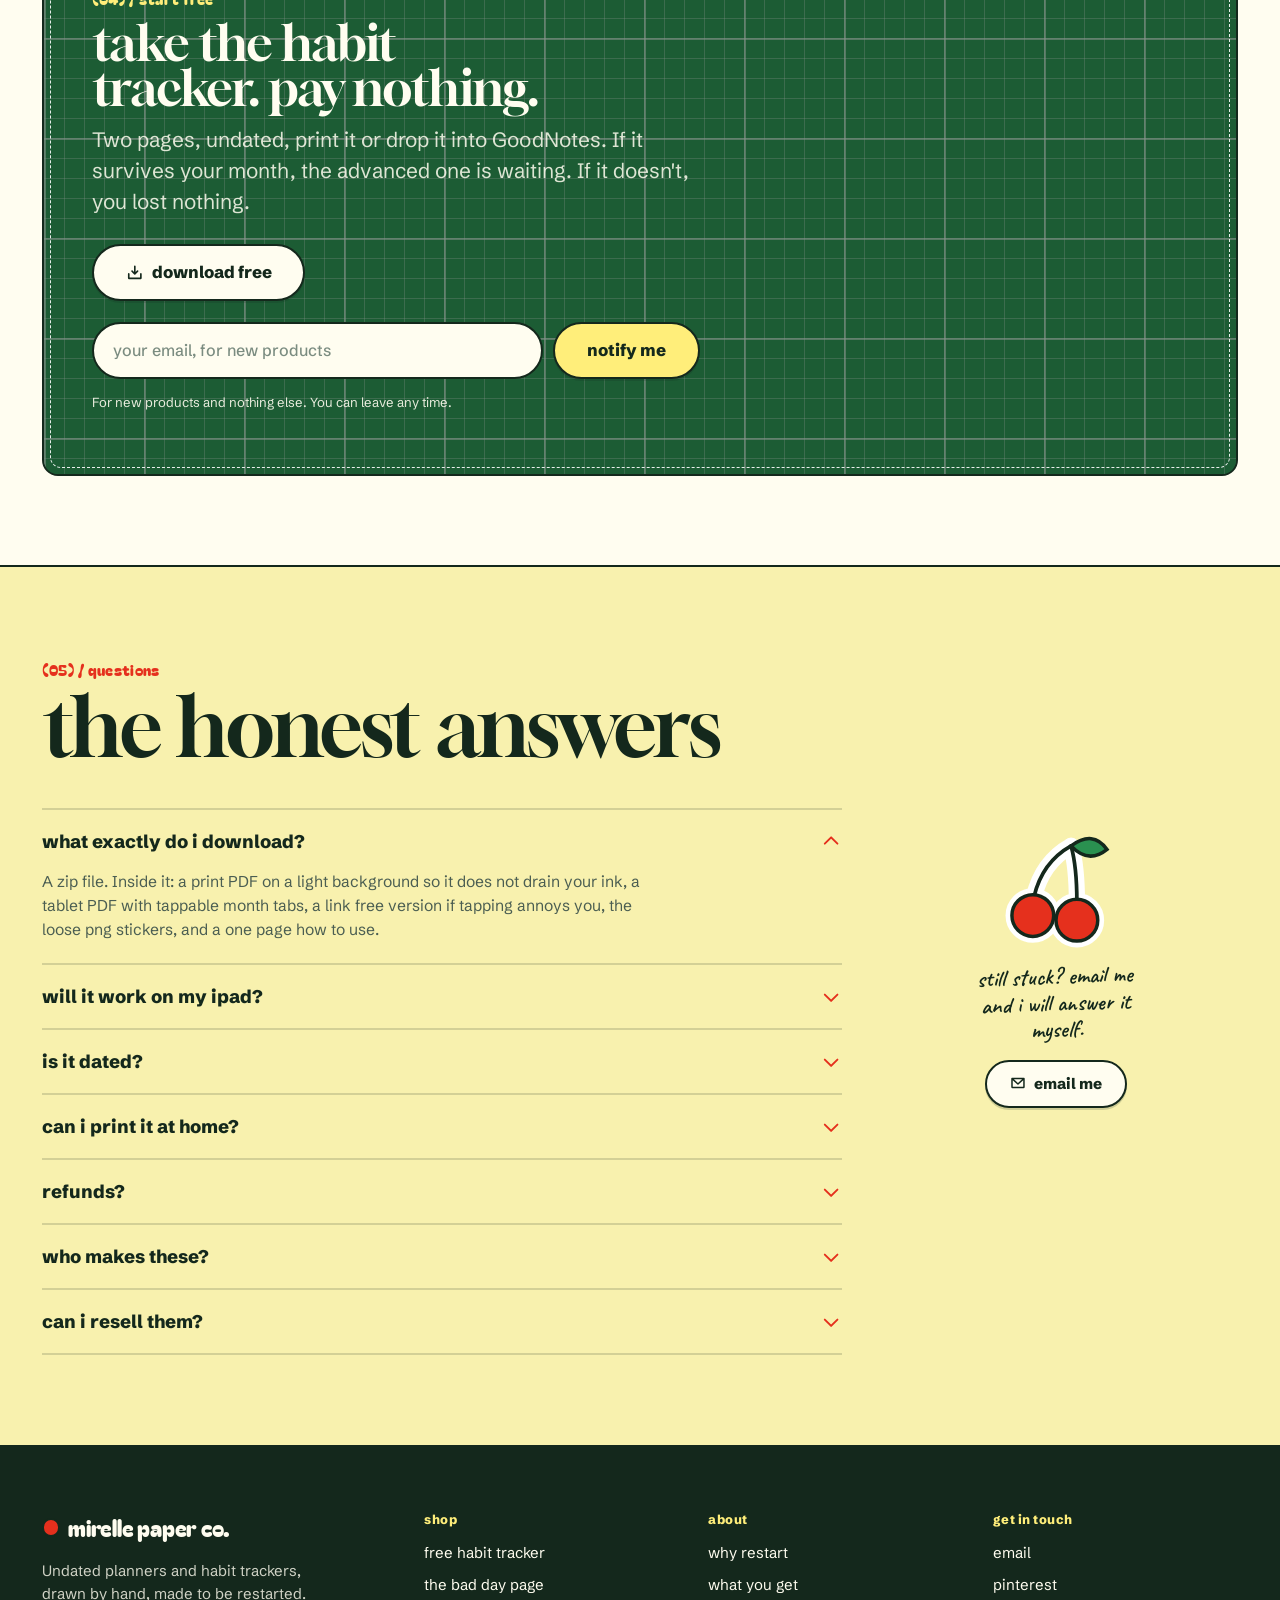
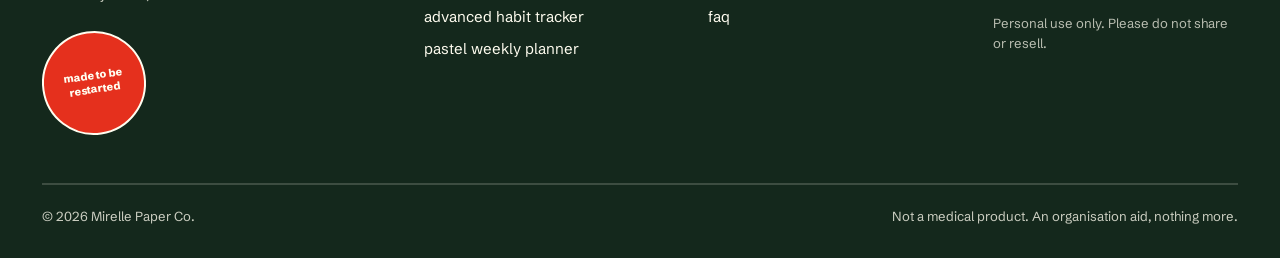
==== commit 1ed59cee: "Put the finished weekly planner on the shop All 32 pages of the Pastel Weekly Planner are drawn, so " ====
--- a/index.html
+++ b/index.html
@@ -174,9 +174,9 @@
       </article>
 
       <!-- 04 weekly -->
-      <article class="card soon rv d1">
+      <article class="card rv d1">
         <div class="card-top fab-awning">
-          <span class="badge chip k">in the works</span>
+          <span class="badge chip t">32 pages</span>
           <img src="img/paid-weekly-cover.webp" width="1400" height="1082" alt="Pastel Weekly Planner cover: a ring binder with eight fabric section tabs" loading="lazy">
         </div>
         <div class="card-body">
@@ -185,8 +185,8 @@
           <div class="card-meta"><span class="chip"><svg><use href="#i-print"/></svg>32 pages</span><span class="chip"><svg><use href="#i-tab"/></svg>three weekly layouts</span></div>
           <p>Three ways to plan a week, so a steady week, a packed week and a week you have nothing left for do not share a page. Undated, with eight tappable sections.</p>
           <div class="card-foot">
-            <div class="price">$9.99<small>when it lands</small></div>
-            <a class="btn gh" href="checkout.html?p=weekly"><svg><use href="#i-arrow"/></svg>see inside</a>
+            <div class="price">$9.99<small>one payment, yours to keep</small></div>
+            <a class="btn pri" href="checkout.html?p=weekly"><svg><use href="#i-bag"/></svg>get it</a>
           </div>
         </div>
       </article>
@@ -259,10 +259,10 @@
           <a class="btn big" href="checkout.html?p=free-habit" style="color:var(--ink);background:var(--slip)"><svg><use href="#i-dl"/></svg>download free</a>
         </div>
         <form class="sub" id="notify" novalidate>
-          <input type="email" name="email" placeholder="email, for the weekly planner" aria-label="Your email" required>
+          <input type="email" name="email" placeholder="your email, for new products" aria-label="Your email" required>
           <button class="btn big" type="submit" style="background:var(--butter);color:var(--ink)">notify me</button>
         </form>
-        <p class="fine" id="notify-msg">Only for the weekly planner when it lands. Nothing else, and you can leave any time.</p>
+        <p class="fine" id="notify-msg">For new products and nothing else. You can leave any time.</p>
       </div>
     </div>
   </div>
--- a/css/style.css
+++ b/css/style.css
@@ -44,7 +44,7 @@
 
 /* ---------- type ---------- */
 .disp{font-family:Gloock,Georgia,serif;font-weight:400;text-transform:lowercase;letter-spacing:-.025em;line-height:.92;text-wrap:balance}
-.h-xl{font-size:clamp(2.85rem,10.2vw,7.4rem)}
+.h-xl{font-size:clamp(2.75rem,8.4vw,7.4rem)}
 .h-lg{font-size:clamp(2.4rem,7vw,5.1rem)}
 .h-md{font-size:clamp(1.9rem,4.2vw,3.1rem)}
 .hand{font-family:Caveat,cursive;font-weight:600;line-height:1.15}
@@ -217,7 +217,7 @@
 .faq{max-width:50rem}
 .faq-wrap{display:grid;grid-template-columns:minmax(0,50rem) 1fr;gap:2rem;align-items:start}
 .faq-aside{position:relative;padding-top:1.5rem;display:grid;justify-items:center;gap:1rem;text-align:center}
-@media (max-width:1000px){.faq-wrap{grid-template-columns:1fr}.faq-aside{display:none}}
+@media (max-width:1150px){.faq-wrap{grid-template-columns:1fr}.faq-aside{display:none}}
 .faq details{border-top:2px solid var(--line);padding:.2rem 0}
 .faq details:last-of-type{border-bottom:2px solid var(--line)}
 .faq summary{display:flex;align-items:center;justify-content:space-between;gap:1rem;cursor:pointer;list-style:none;
@@ -282,7 +282,7 @@
 .float:nth-of-type(4){animation-duration:6.1s;animation-delay:-3.4s}
 
 /* ---------- responsive ---------- */
-@media (max-width:1000px){
+@media (max-width:1150px){
   .hero-grid{grid-template-columns:1fr;gap:2.2rem}
   .hero-art{max-width:30rem;width:100%;margin-inline:auto;aspect-ratio:1/.9}
   .feat{grid-template-columns:1fr;gap:2.4rem}
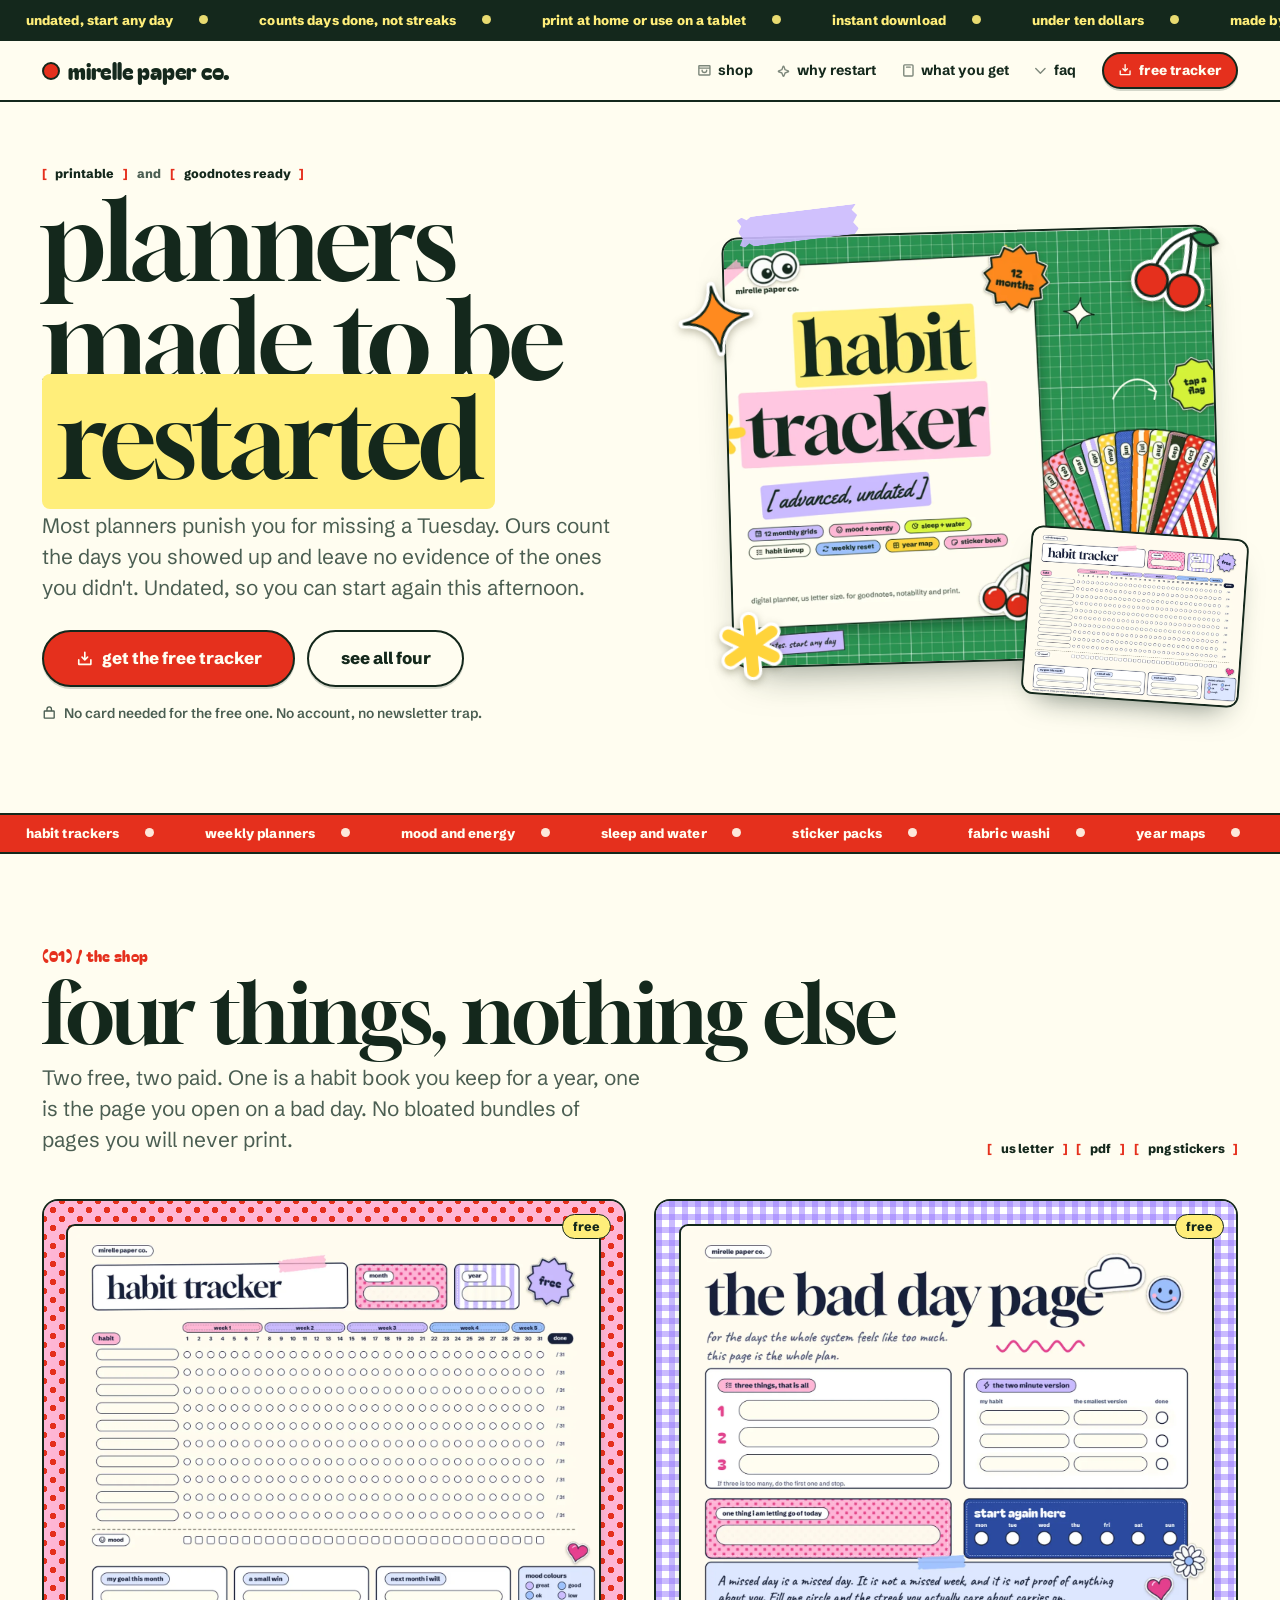
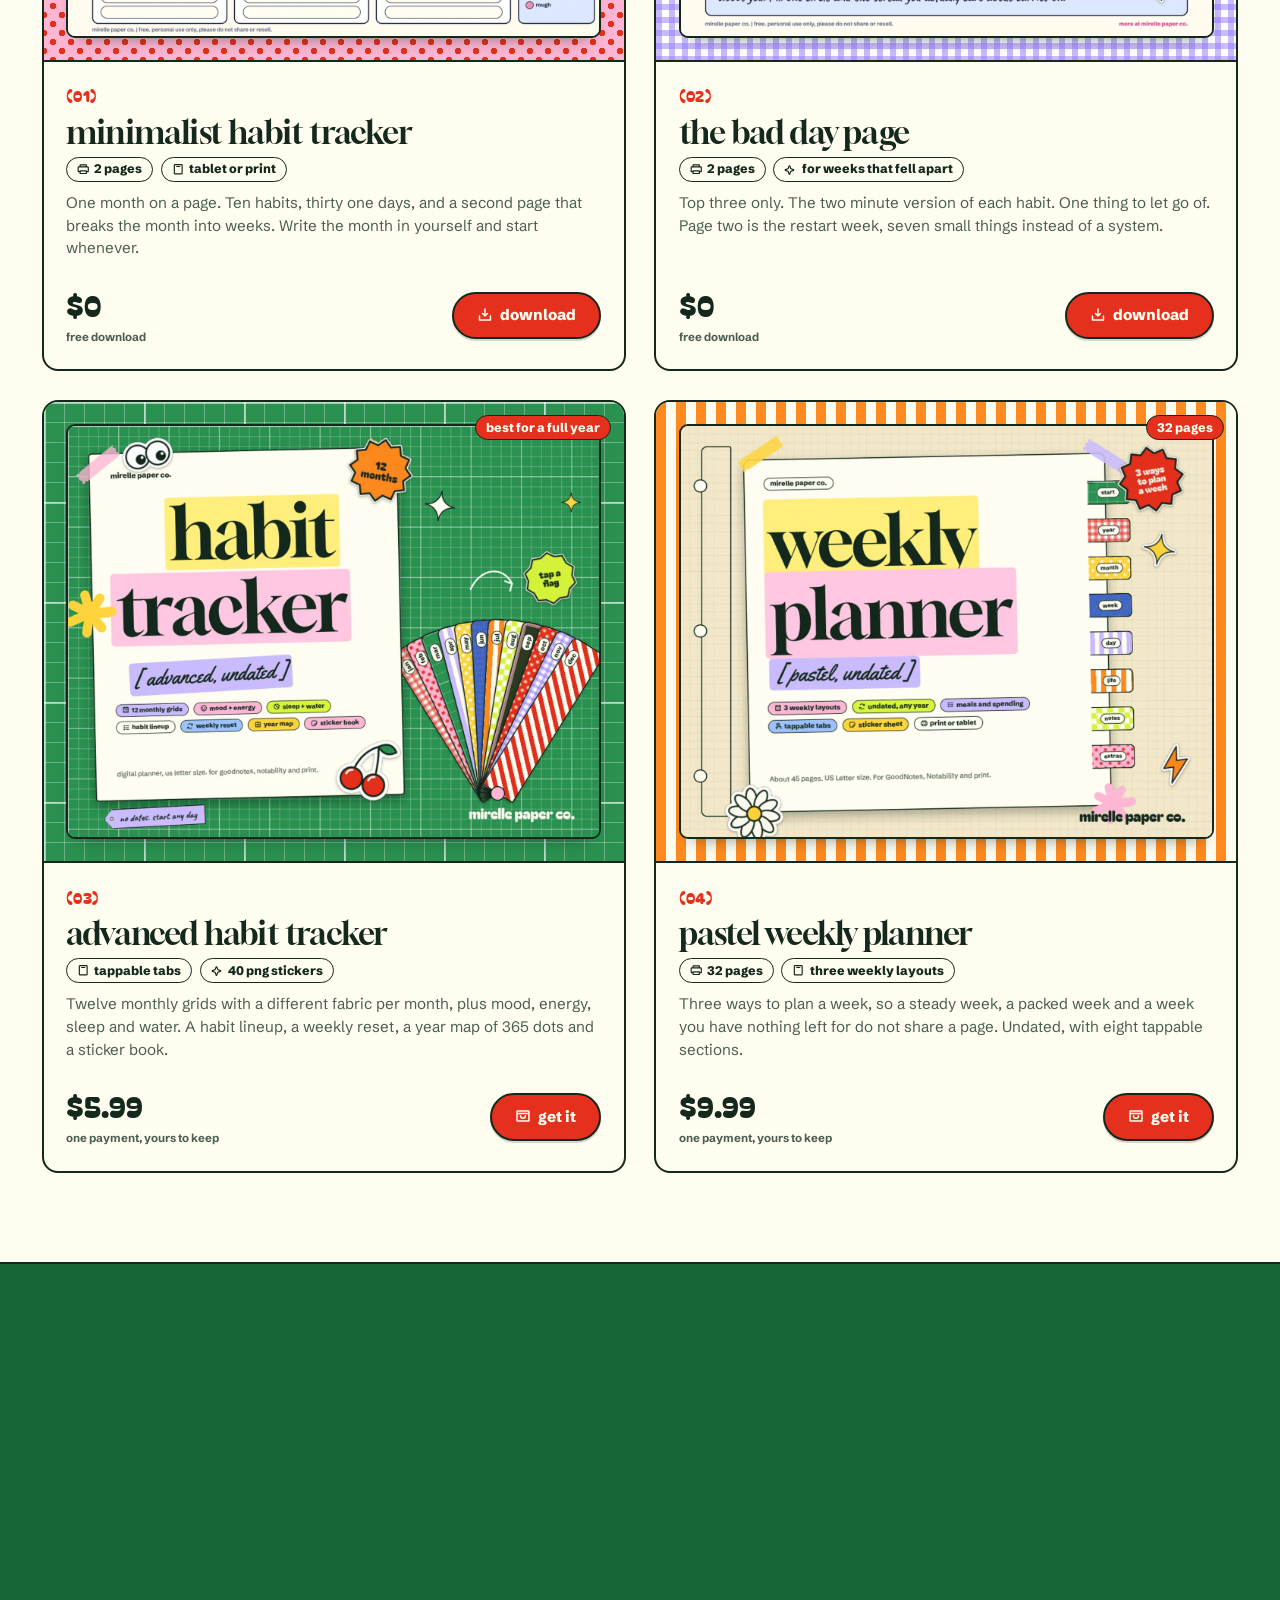
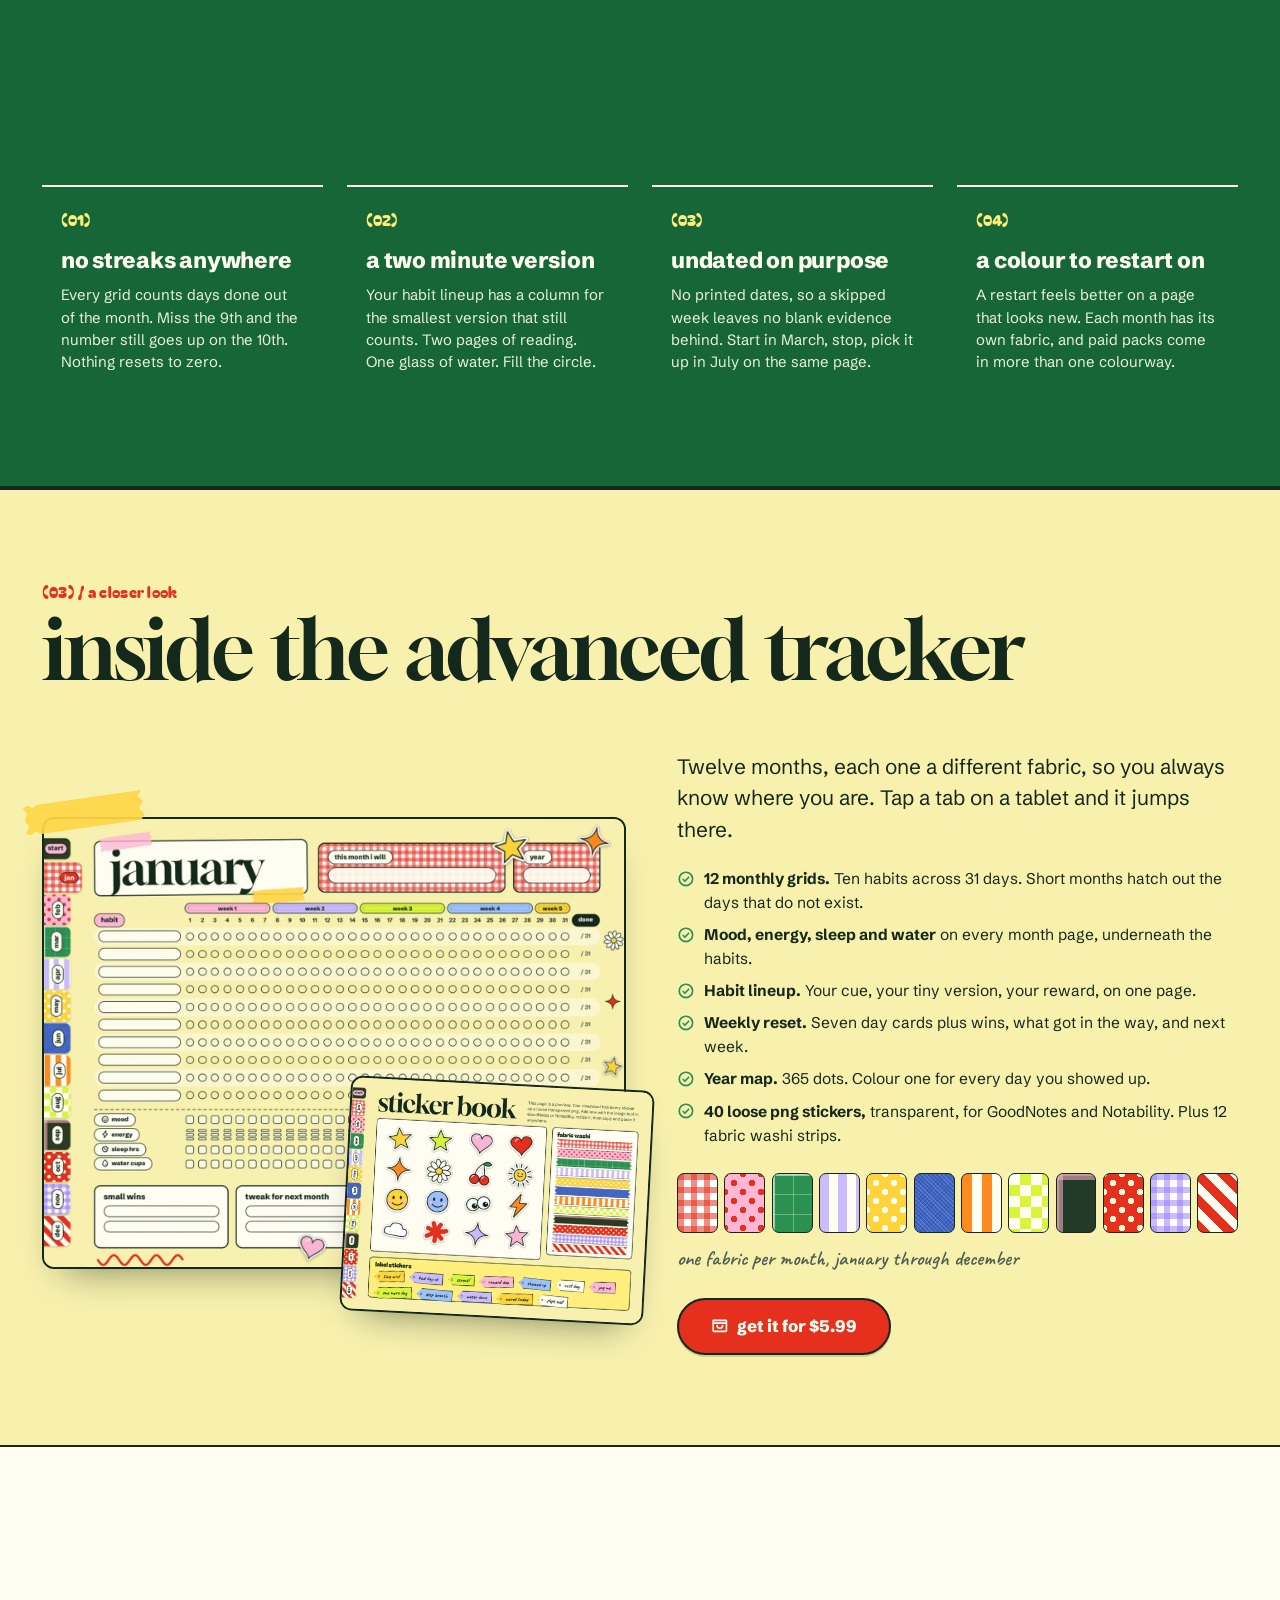
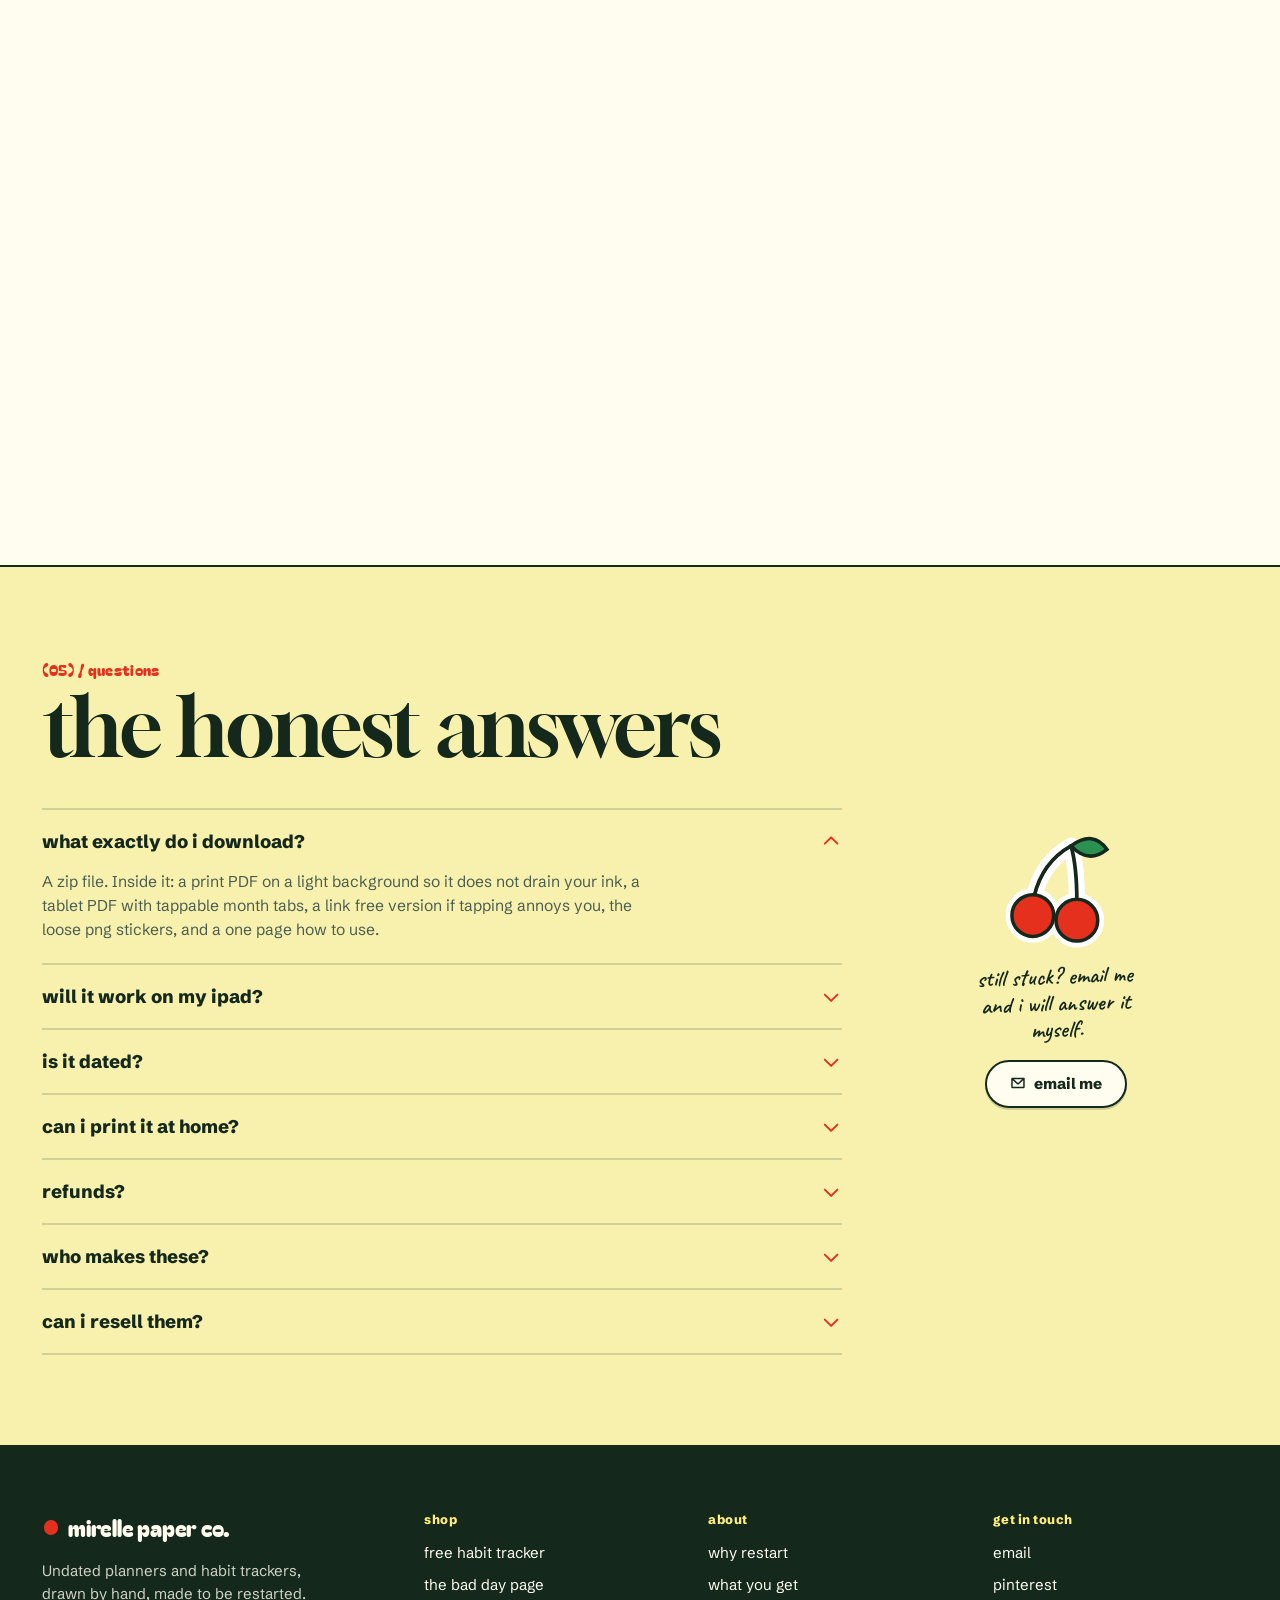
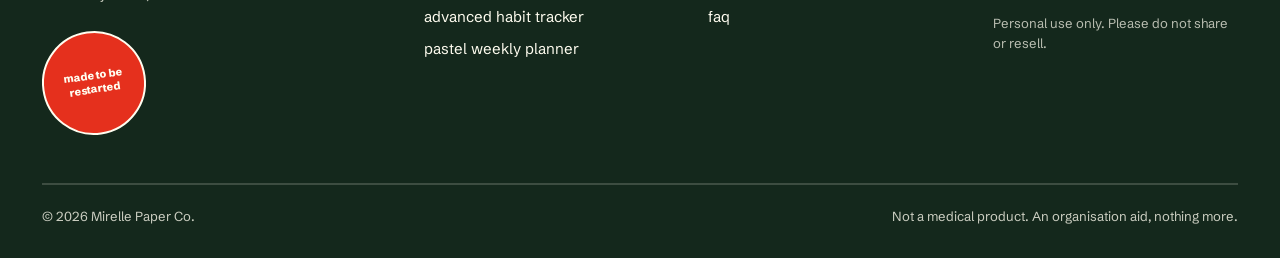
==== commit d45ac23a: "Match the refund window to Gumroad's thirty days Gumroad's listings carry a 30 day money back guaran" ====
--- a/index.html
+++ b/index.html
@@ -282,7 +282,7 @@
       <details><summary>can i print it at home? <svg><use href="#i-caret"/></svg></summary>
         <div class="ans"><p>Yes. Pages are US Letter landscape and the print version uses a light background with colour only in the small parts. A4 works too if you print at fit to page.</p></div></details>
       <details><summary>refunds? <svg><use href="#i-caret"/></svg></summary>
-        <div class="ans"><p>Digital files cannot really be returned, but if something is broken or not what the page described, email me within 14 days and I will refund it. I would rather do that than argue over five dollars.</p></div></details>
+        <div class="ans"><p>Digital files cannot really be returned, but if something is broken or not what the page described, email me within 30 days and I will refund it. I would rather do that than argue over five dollars.</p></div></details>
       <details><summary>who makes these? <svg><use href="#i-caret"/></svg></summary>
         <div class="ans"><p>One person, by hand, page by page. This is a new shop, so there are no reviews here yet. I would rather show you the actual pages than invent praise for them.</p></div></details>
       <details><summary>can i resell them? <svg><use href="#i-caret"/></svg></summary>
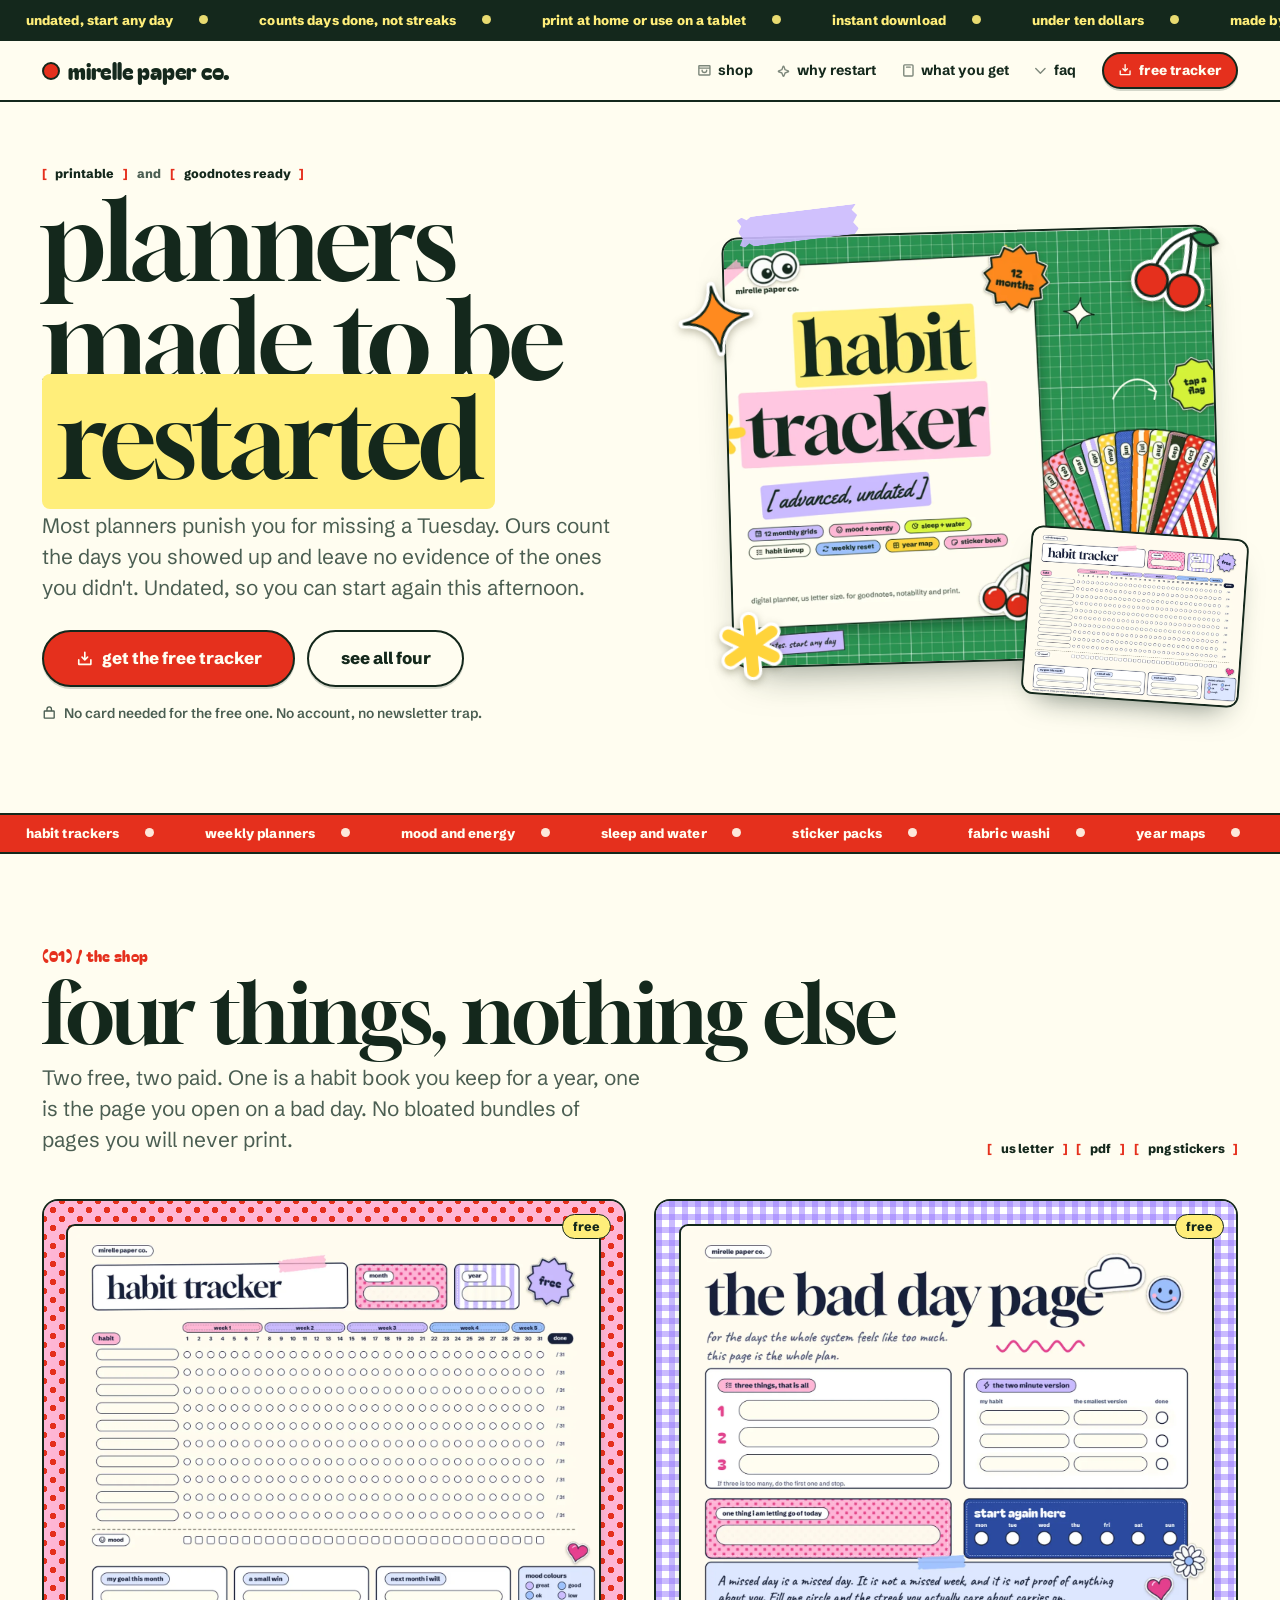
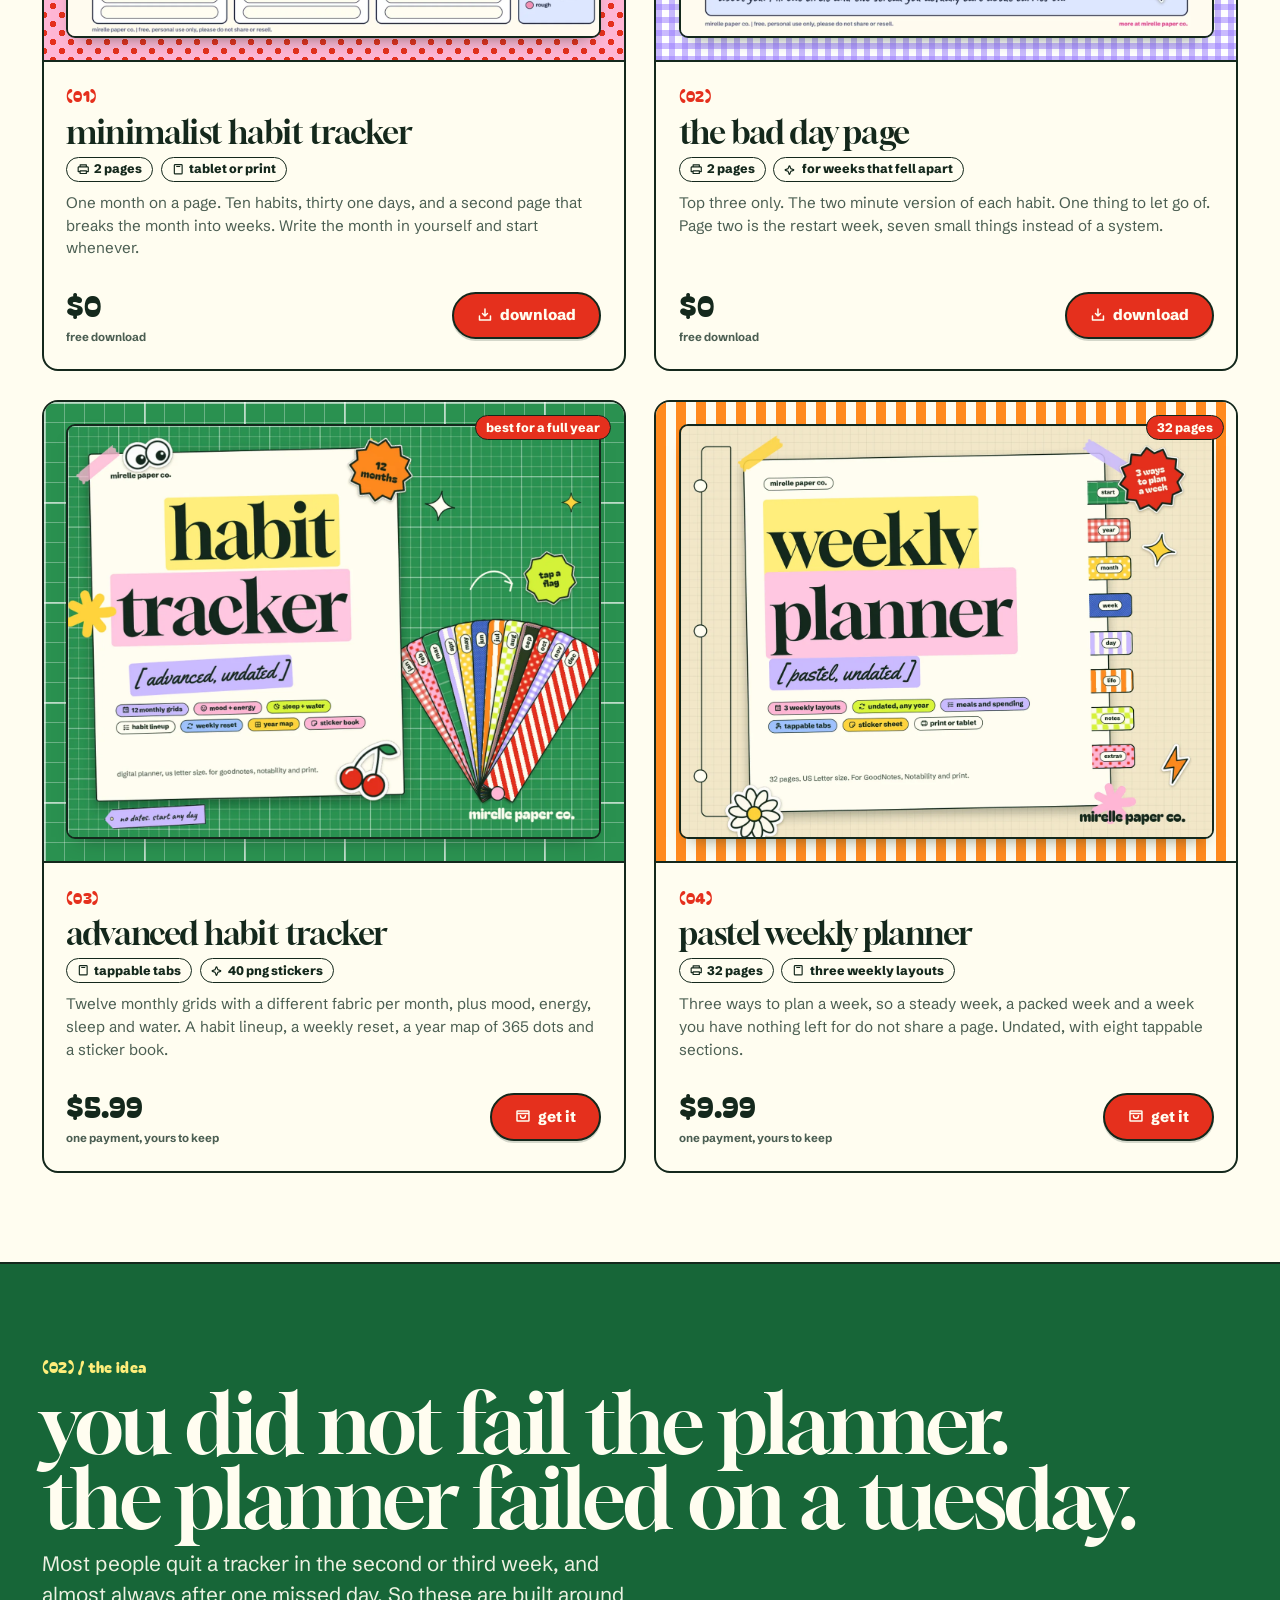
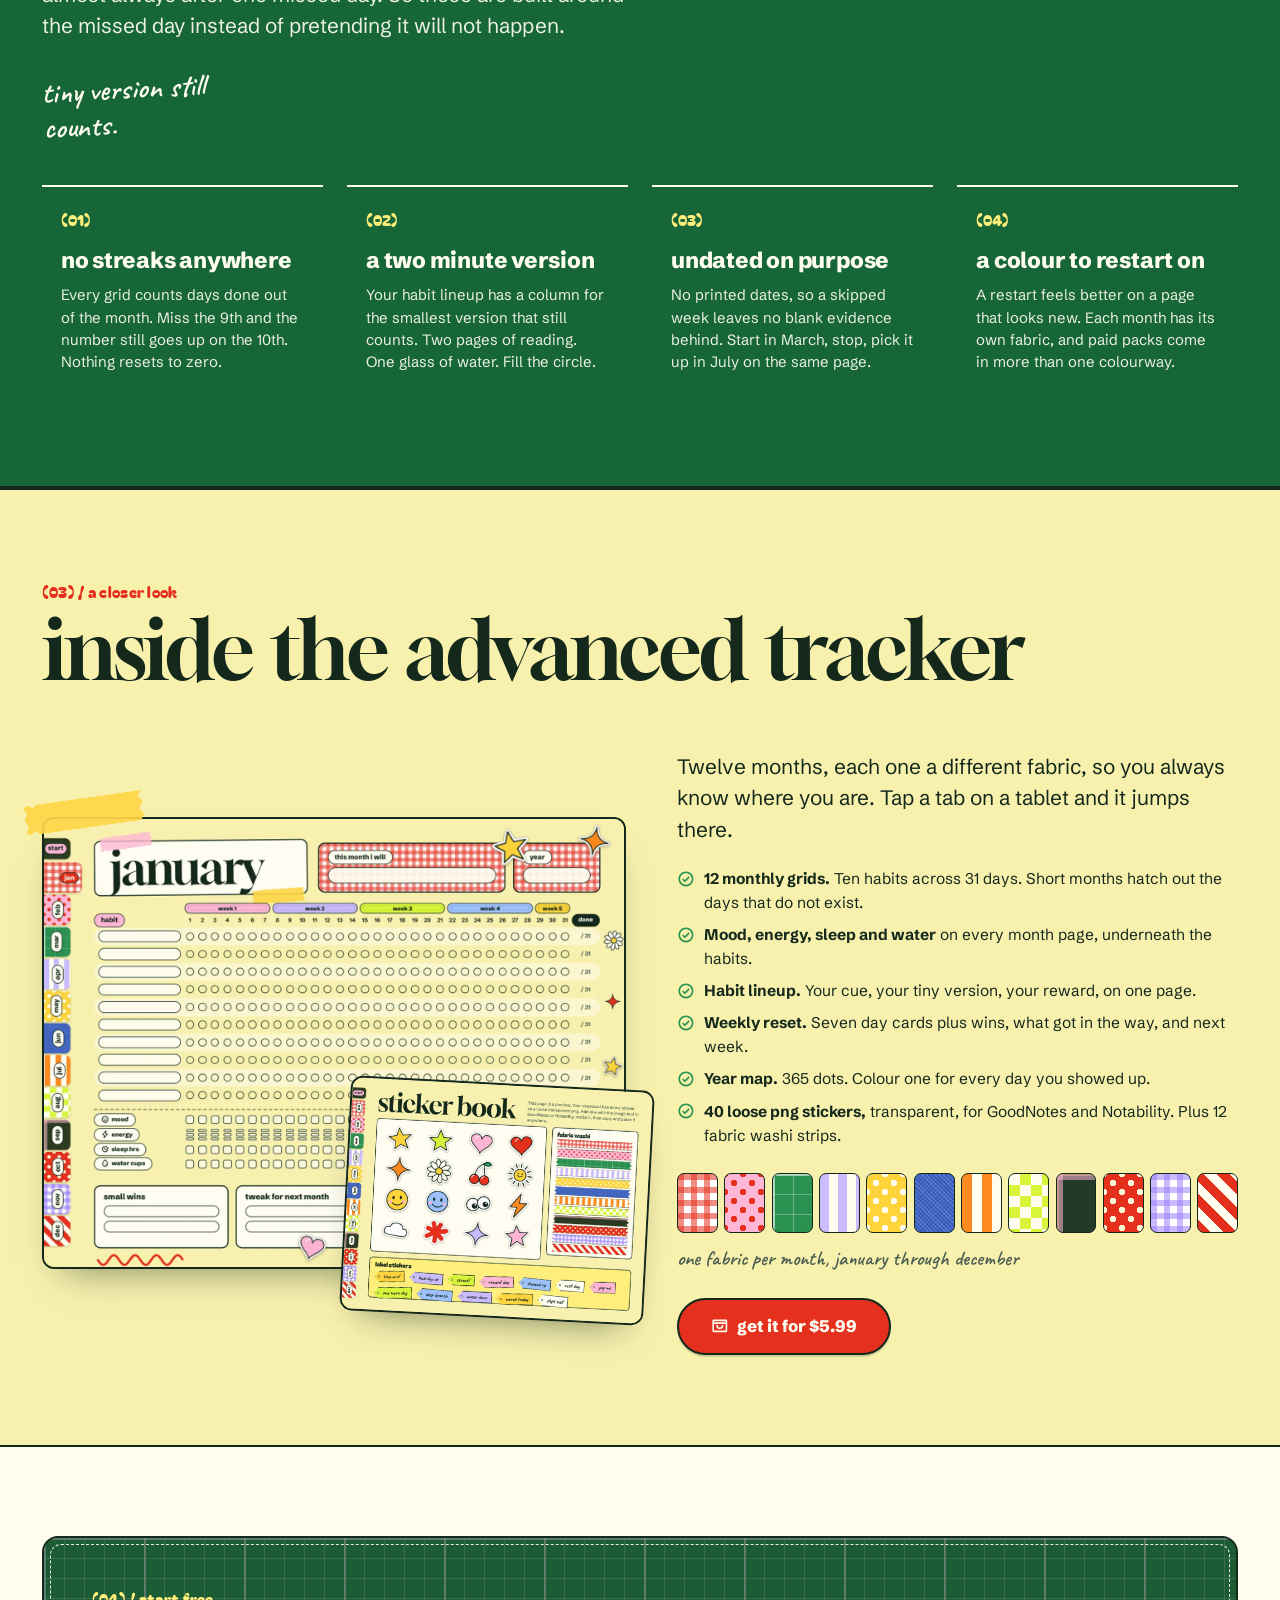
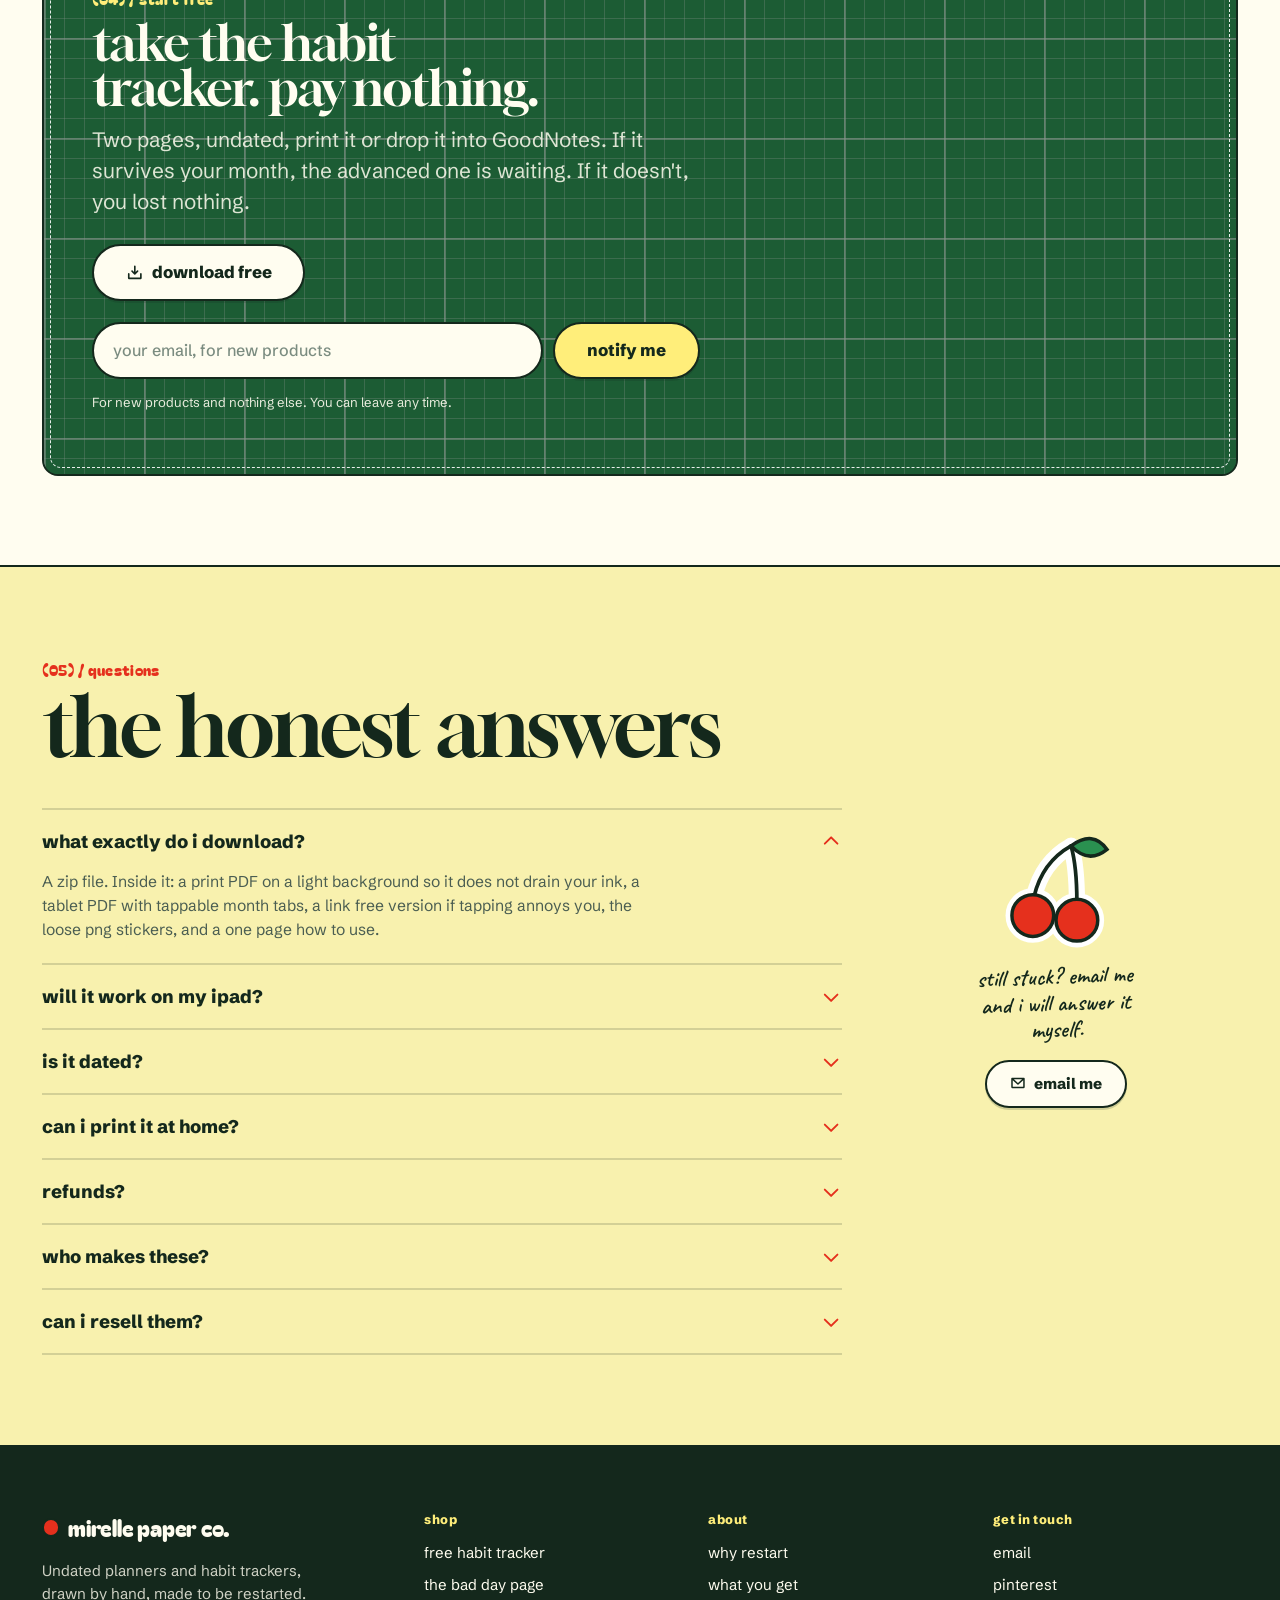
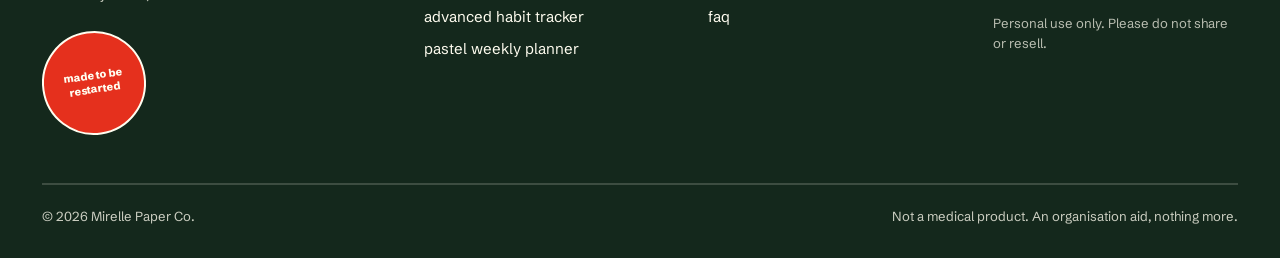
==== commit cf8b9802: "Add the Pinterest domain verification tag Claiming the site turns on Rich Pins and puts the brand na" ====
--- a/index.html
+++ b/index.html
@@ -5,6 +5,7 @@
 <meta name="viewport" content="width=device-width,initial-scale=1,viewport-fit=cover">
 <title>Mirelle Paper Co. | Printable and tablet planners made to be restarted</title>
 <meta name="description" content="Undated habit trackers and planners that count days done, not streaks. Print at home or use in GoodNotes and Notability. Free sample, paid packs under $10.">
+<meta name="p:domain_verify" content="6b9448b87fae1b2178340564a3908f8f"/>
 <meta name="theme-color" content="#FFFDF0">
 <link rel="preload" href="fonts/gloock-400.woff2" as="font" type="font/woff2" crossorigin>
 <link rel="preload" href="fonts/schib-700.woff2" as="font" type="font/woff2" crossorigin>
